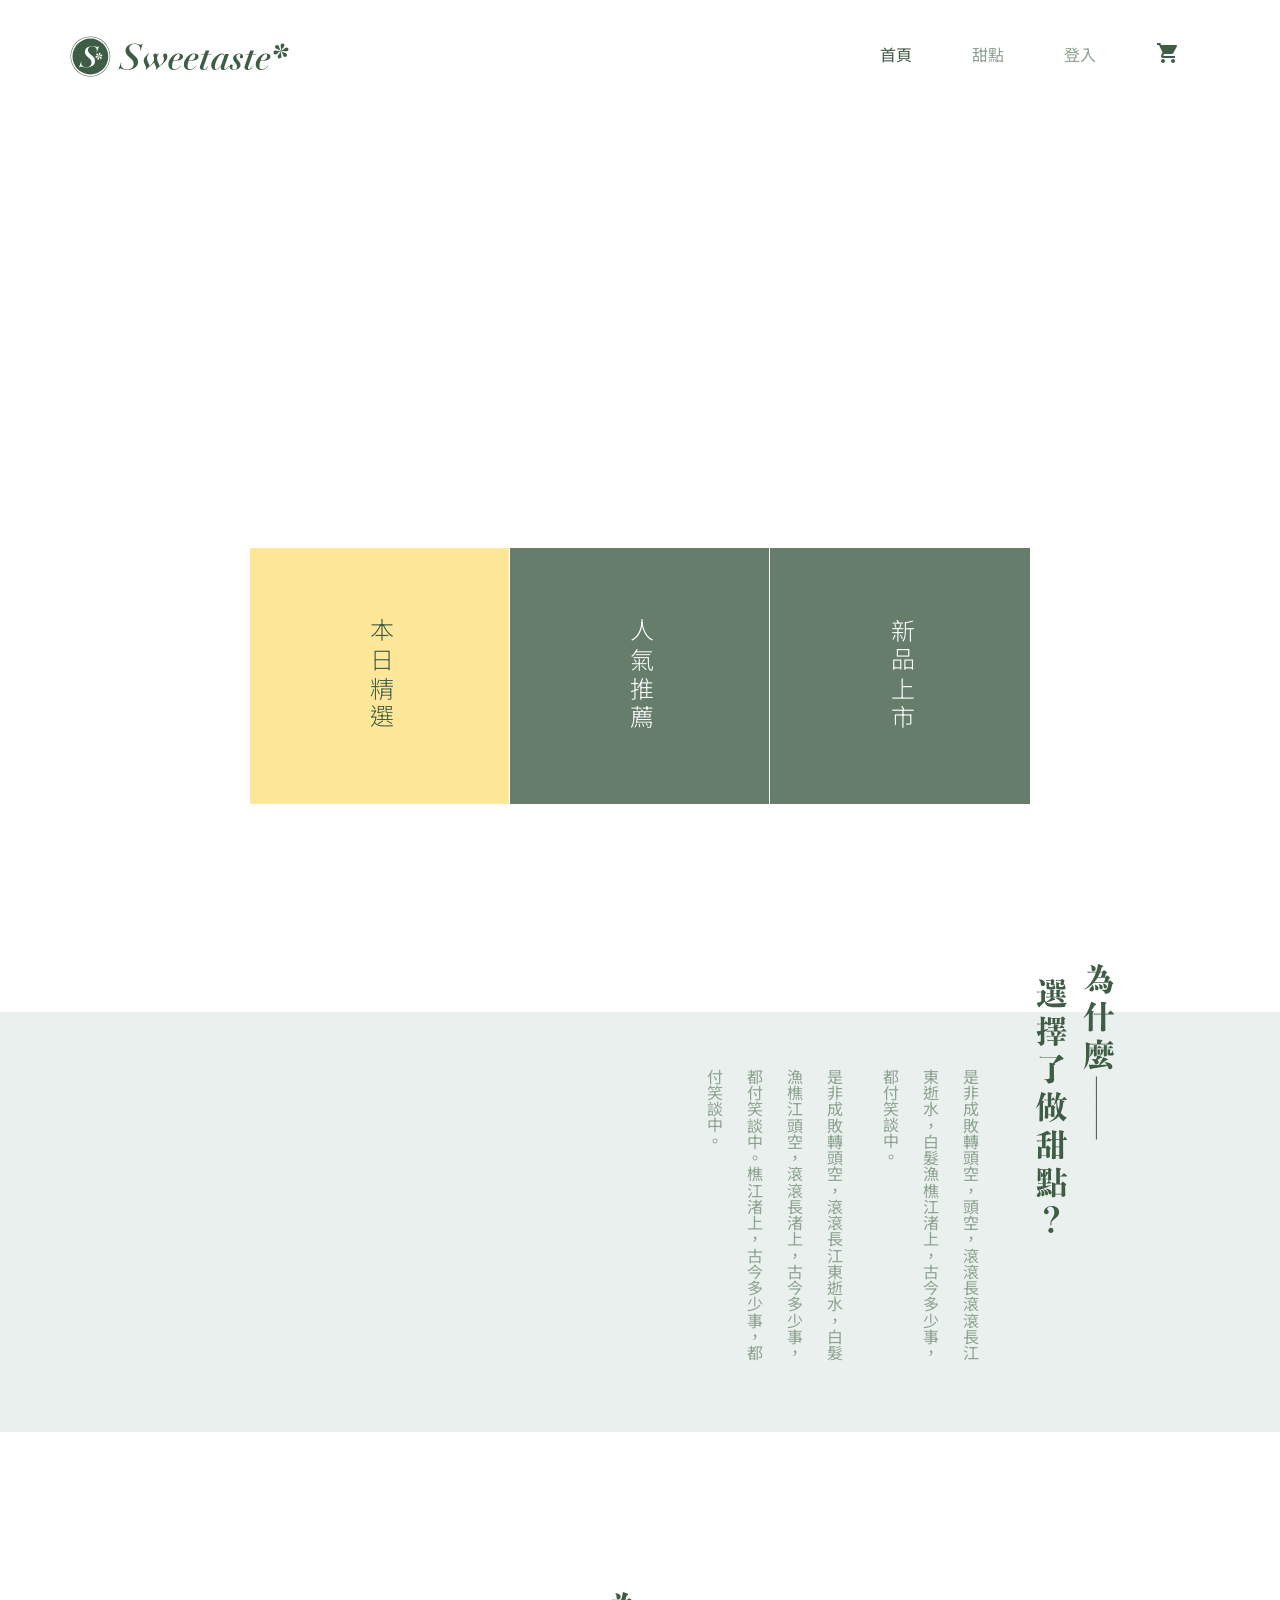
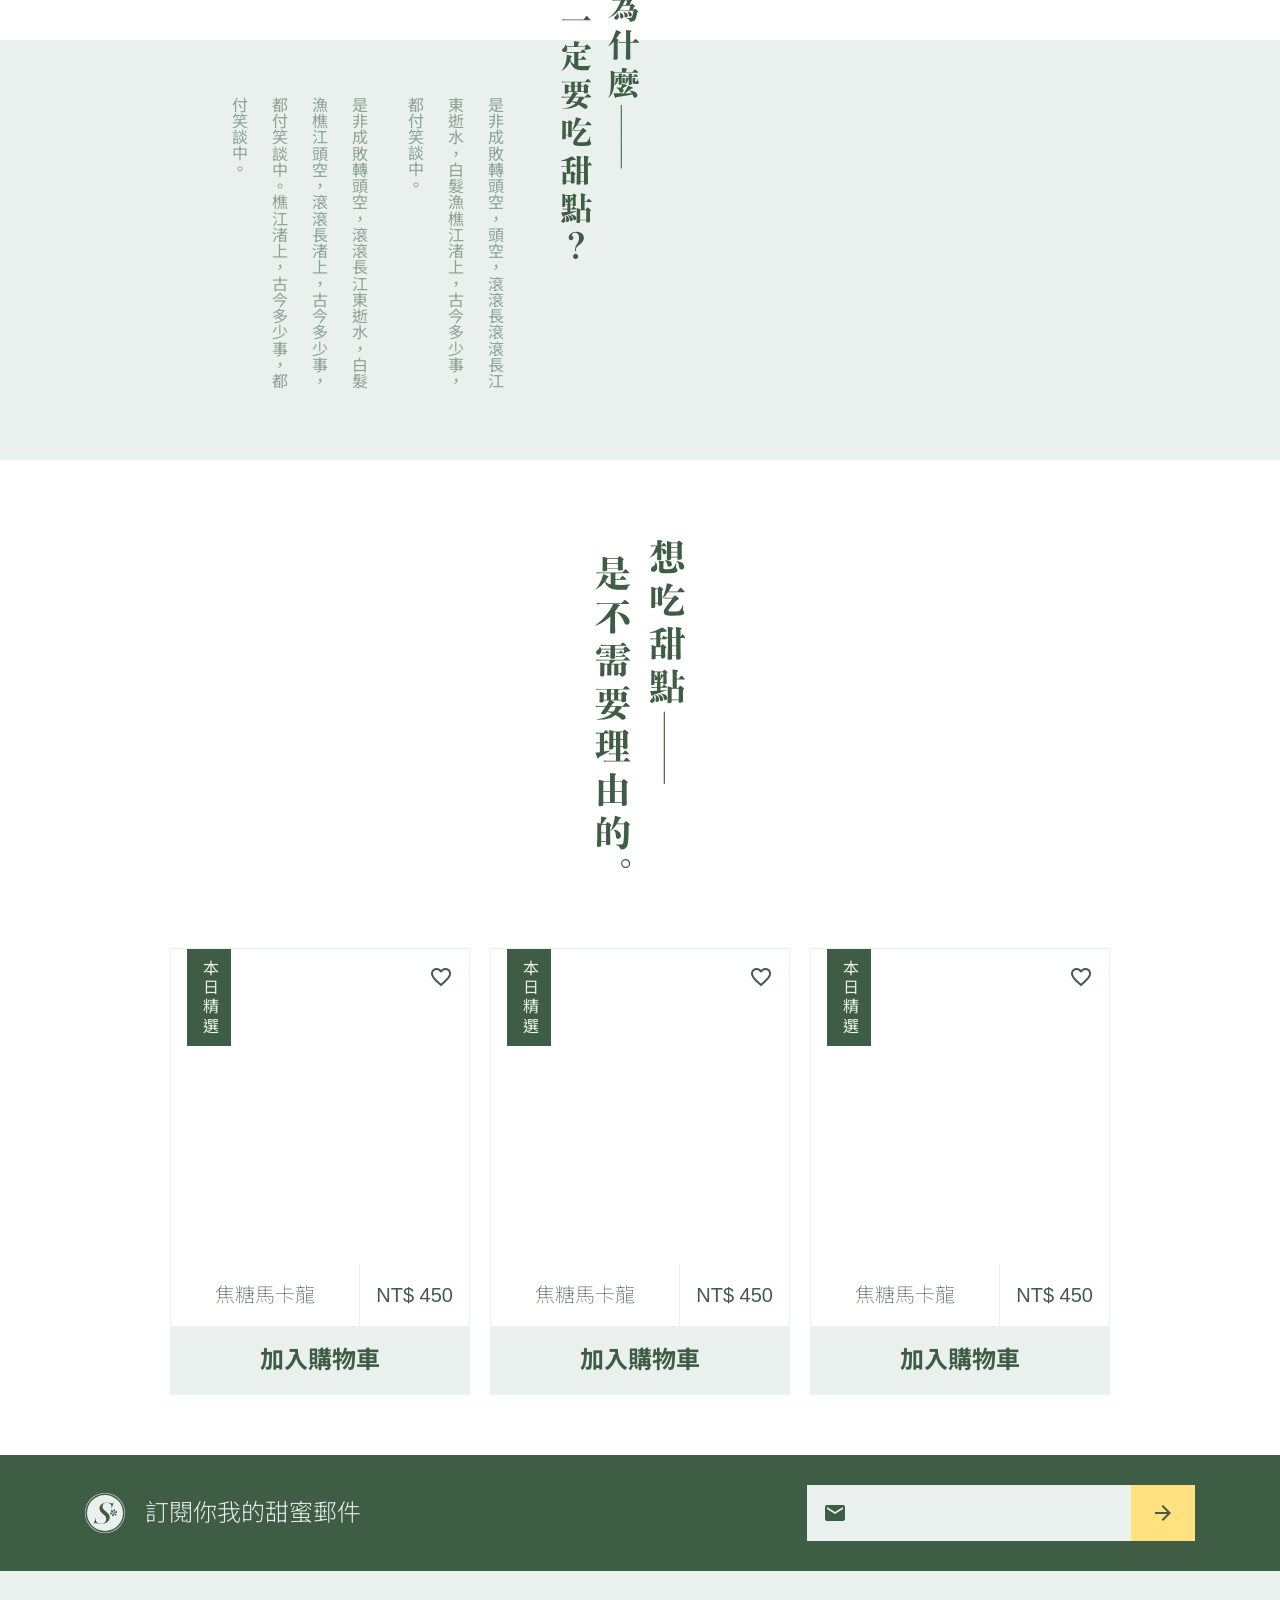
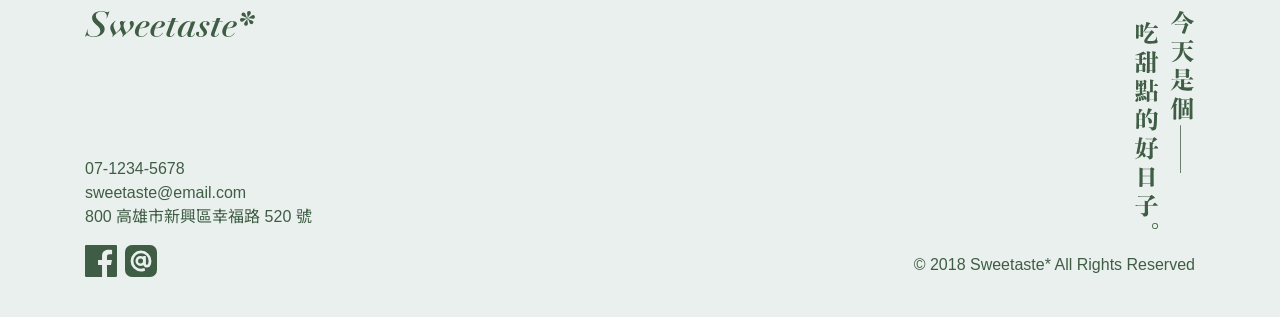
==== index.html @ 650e7142 "Initial commit" ====
<!DOCTYPE html>
<html lang="zh-TW">

<head>
    <meta charset="UTF-8">

    <link rel="shortcut icon" href="assets/img/logo-dark.svg" type="image/x-icon">
    <meta name="viewport" content="width=device-width, initial-scale=1.0">
    <meta http-equiv="X-UA-Compatible" content="ie=edge">
    <title>Excersise*taste</title>

    <link rel="stylesheet" href="assets/css/style.css">
    <link rel="stylesheet" href="assets/vendor/bootstrap.css">

    <link href="https://fonts.googleapis.com/icon?family=Material+Icons" rel="stylesheet">
</head>

<body>
    <div class="container p-0">
        <nav class="navbar d-flex p-0">
            <a class="navbar__toggler d-md-none d-block">
                <i class="material-icons">
                    menu
                </i>
            </a>
            <div class="navbar__brand">
                <a class="" href="index.html">
                </a>
            </div>
            <ul class="navbar__menu d-none d-md-flex ml-auto">
                <li class="navbar__menu__items navbar__menu__items--active">
                    <a href="index.html">首頁</a>
                </li>
                <li class="navbar__menu__items">
                    <a href="sweet.html">甜點</a>
                </li>
                <li class="navbar__menu__items">
                    <a href="login.html">登入</a>
                </li>
            </ul>
            <a class="navbar__cart" href="cart.html">
                <i class="material-icons">
                    shopping_cart
                </i>
            </a>
        </nav>
    </div>
    <div class="wrapper">
        <div class="p-hero">
            <div class="container">
                <div class="row">
                    <div class="p-hero__img"
                        style="background-image: url(https://images.unsplash.com/photo-1473256599800-b48c7c88cd7e?ixlib=rb-0.3.5&ixid=eyJhcHBfaWQiOjEyMDd9&s=ae0d68ab0db4ee79bdce92722b31112b&auto=format&fit=crop&w=2725&q=80)">
                    </div>
                </div>

                <div class="row justify-content-center">
                    <a href="#" class="p-hero__item p-hero__item--active">
                        <div class="p-hero__item__bkg"
                            style="background-image: url(https://images.unsplash.com/photo-1490914327627-9fe8d52f4d90?ixlib=rb-0.3.5&ixid=eyJhcHBfaWQiOjEyMDd9&s=73ed228f25bdefd2291c242f6d390fca&auto=format&fit=crop&w=600&q=60)">
                        </div>
                        <div class="p-hero__item__mask p-hero__item__mask--active"></div>
                        <div class="p-hero__item__text p-hero__item__text--active">
                            本日精選
                        </div>
                    </a>
                    <a href="#" class="p-hero__item">
                        <div class="p-hero__item__bkg"
                            style="background-image: url(https://images.unsplash.com/photo-1474045326708-cdc78c2487cb?ixlib=rb-0.3.5&ixid=eyJhcHBfaWQiOjEyMDd9&s=6b25bcab557acc2d93446512e117f1be&auto=format&fit=crop&w=800&q=60)">
                        </div>
                        <div class="p-hero__item__mask"></div>
                        <div class="p-hero__item__text">
                            人氣推薦
                        </div>
                    </a>
                    <a href="#" class="p-hero__item">
                        <div class="p-hero__item__bkg"
                            style="background-image: url(https://images.unsplash.com/photo-1504473089979-b1c4993a9653?ixlib=rb-0.3.5&ixid=eyJhcHBfaWQiOjEyMDd9&s=9db69b72e1f7d1b4e5c81cee531108ff&auto=format&fit=crop&w=700&q=60)">
                        </div>
                        <div class="p-hero__item__mask"></div>
                        <div class="p-hero__item__text">
                            新品上市
                        </div>
                    </a>
                </div>
            </div>
            <div class="container">

            </div>

        </div>

        <div class="p-about__title-mobile d-block d-md-none">
            <img src="assets/img/sm-橫式-為什麼選擇了做甜點.svg" alt="">
        </div>
        <div class="p-about">
            <div class="container">
                <div class="row">
                    <div class="p-about__txt col-md-5 order-2">
                        <p>
                            是非成敗轉頭空，頭空，滾滾長滾滾長江東逝水，白髮漁樵江渚上，古今多少事，都付笑談中。
                        </p>
                        <p>
                            是非成敗轉頭空，滾滾長江東逝水，白髮漁樵江頭空，滾滾長渚上，古今多少事，都付笑談中。樵江渚上，古今多少事，都付笑談中。
                        </p>
                    </div>
                    <div class="p-about__title d-none d-md-block px-3 order-3">
                        <img src="assets/img/lg-為什麼選擇了做甜點.svg" alt="">
                    </div>
                    <div class="p-about__img col-md-5 text-center">
                        <div class="p-about__img__pic"
                            style="background-image: url(https://images.unsplash.com/photo-1519730722595-a5ff788dea4d?ixlib=rb-0.3.5&ixid=eyJhcHBfaWQiOjEyMDd9&s=2712a33fe9b13532f0682ac4e1e749b8&auto=format&fit=crop&w=600&q=60)">
                        </div>
                    </div>
                </div>
            </div>
        </div>
        <div class="p-about__title-mobile d-block d-md-none">
            <img src="assets/img/sm-橫式-為什麼一定要吃甜點.svg" alt="">
        </div>
        <div class="p-about">
            <div class="container">
                <div class="row">
                    <div class="p-about__img col-md-5 ml-auto order-md-3">
                        <div class="p-about__img__pic"
                            style="background-image: url(https://images.unsplash.com/photo-1501432781167-c0ccfd492297?ixlib=rb-0.3.5&ixid=eyJhcHBfaWQiOjEyMDd9&s=621c4e9986fba1c4514dfdc30e095bd2&auto=format&fit=crop&w=600&q=60)">
                        </div>
                    </div>
                    <div class="p-about__txt col-md-5  order-md-1">
                        <p>
                            是非成敗轉頭空，頭空，滾滾長滾滾長江東逝水，白髮漁樵江渚上，古今多少事，都付笑談中。
                        </p>
                        <p>
                            是非成敗轉頭空，滾滾長江東逝水，白髮漁樵江頭空，滾滾長渚上，古今多少事，都付笑談中。樵江渚上，古今多少事，都付笑談中。
                        </p>
                    </div>
                    <div class="p-about__title d-none px-3 d-md-block order-md-2">
                        <img src="assets/img/lg-為什麼一定要吃甜點.svg" alt="">
                    </div>
                </div>
            </div>
        </div>
        <div class="p-about__title-mobile d-block d-md-none">
            <img src="assets/img/sm-橫式-想吃甜點是不需要理由的.svg" alt="">
        </div>
        <div class="p-quote d-md-flex d-none justify-content-center">
            <img src="assets/img/lg-想吃甜點是不需要理由的.svg" alt="">
        </div>
        <div class="container">
            <ul class="row justify-content-center p-0">
                <li class="m-card">
                    <div class="m-card__img"
                        style="background-image: url(https://images.unsplash.com/photo-1514517220017-8ce97a34a7b6?ixlib=rb-0.3.5&ixid=eyJhcHBfaWQiOjEyMDd9&s=7c376ffa487bcd258df29dc881b10703&auto=format&fit=crop&w=700&q=60)">
                        <div class="m-card__img__tag">本日精選</div>
                        <div class="m-card__img__like"><i class="material-icons">
                                favorite_border
                            </i></div>
                    </div>
                    <div class="m-card__info d-flex text-center">
                        <div class="m-card__info__title flex-grow-1">焦糖馬卡龍</div>
                        <div class="m-card__info__price">NT$ 450</div>
                    </div>
                    <a href="#" class="m-card__submit text-center">
                        加入購物車
                    </a>
                </li>
                <li class="m-card  d-none d-md-flex">
                    <div class="m-card__img"
                        style="background-image: url(https://images.unsplash.com/photo-1525203135335-74d272fc8d9c?ixlib=rb-0.3.5&ixid=eyJhcHBfaWQiOjEyMDd9&s=61b27d2cefd0dd094b5439f897b43bb7&auto=format&fit=crop&w=700&q=60)">
                        <div class="m-card__img__tag">本日精選</div>
                        <div class="m-card__img__like"><i class="material-icons">
                                favorite_border
                            </i></div>
                    </div>
                    <div class="m-card__info d-flex text-center">
                        <div class="m-card__info__title flex-grow-1">焦糖馬卡龍</div>
                        <div class="m-card__info__price">NT$ 450</div>
                    </div>
                    <a href="#" class="m-card__submit text-center">
                        加入購物車
                    </a>
                </li>
                <li class="m-card d-none d-md-flex">
                    <div class="m-card__img"
                        style="background-image: url(https://images.unsplash.com/photo-1504473089979-b1c4993a9653?ixlib=rb-0.3.5&ixid=eyJhcHBfaWQiOjEyMDd9&s=9db69b72e1f7d1b4e5c81cee531108ff&auto=format&fit=crop&w=700&q=60)">
                        <div class="m-card__img__tag">本日精選</div>
                        <div class="m-card__img__like"><i class="material-icons">
                                favorite_border
                            </i></div>
                    </div>
                    <div class="m-card__info d-flex text-center">
                        <div class="m-card__info__title flex-grow-1">焦糖馬卡龍</div>
                        <div class="m-card__info__price">NT$ 450</div>
                    </div>
                    <a href="#" class="m-card__submit text-center">
                        加入購物車
                    </a>
                </li>
            </ul>
        </div>
    </div>
    <div class="l-register">
        <div class="container">
            <div class="row">
                <div class="l-register__title col-md-6 d-flex align-items-center">
                    <img src="assets/img/logo-light.svg" alt="logo-light">
                    <h4>訂閱你我的甜蜜郵件</h4>
                </div>
                <form class="l-register__form col-md-6 d-flex justify-content-md-end">
                    <i class="material-icons">
                        mail
                    </i>
                    <input class="l-register__form__text" type="email">
                    <button class="l-register__form__submit">
                        <i class="material-icons">
                            arrow_forward
                        </i>
                    </button>
                </form>
            </div>
        </div>
    </div>
    <footer class="l-footer">
        <div class="container">
            <div class="row">
                <div class="col-md-6 d-flex flex-column justify-content-md-between">
                    <div class="l-footer__logo mb-3"></div>

                    <div class="l-footer__contact">
                        <p>
                            <a href="tel:07-1234-5678">07-1234-5678</a>
                            <br>
                            <a href="mailto:sweetaste@email.com">sweetaste@email.com</a>
                            <br>
                            800 高雄市新興區幸福路 520 號
                        </p>
                        <div class="l-footer__social d-flex">
                            <a href="#">
                                <img src="assets/img/ic-facebook.svg" alt="facebook">
                            </a>
                            <a href="#"><img src="assets/img/ic-line@.svg" alt="line"></a>
                        </div>
                    </div>
                </div>
                <div class="col-md-6">
                    <div class="l-footer__summ d-none d-md-block"></div>
                    <div class="l-footer__copyright text-md-right mt-4">©&nbsp;2018 Sweetaste* All Rights Reserved</div>
                </div>
            </div>
        </div>
        </div>

    </footer>


</body>


</html>
---- assets/css/style.css ----
@charset "UTF-8";
@import url("https://fonts.googleapis.com/css?family=Noto+Sans+TC:300,400,700,900&display=swap");
/*! normalize.css v8.0.1 | MIT License | github.com/necolas/normalize.css */
/* Document
   ========================================================================== */
/**
 * 1. Correct the line height in all browsers.
 * 2. Prevent adjustments of font size after orientation changes in iOS.
 */
*,
*::before,
*::after {
  -webkit-box-sizing: border-box;
  box-sizing: border-box;
}

html {
  font-family: sans-serif;
  line-height: 1.15;
  -webkit-text-size-adjust: 100%;
  -webkit-tap-highlight-color: rgba(0, 0, 0, 0);
}

/* Sections
   ========================================================================== */
/**
 * Remove the margin in all browsers.
 */
article,
aside,
figcaption,
figure,
footer,
header,
hgroup,
main,
nav,
section {
  display: block;
}

body {
  margin: 0;
  font-family: -apple-system, BlinkMacSystemFont, "Segoe UI", Roboto, "Helvetica Neue", Arial, "Noto Sans TC", "PingFang TC", "Helvetica Neue", sans-serif, "Apple Color Emoji", "Segoe UI Emoji", "Segoe UI Symbol", "Noto Color Emoji";
  font-size: 1rem;
  font-weight: 400;
  line-height: 1.5;
  color: #212529;
  text-align: left;
  background-color: #fff;
}

/**
 * Render the `main` element consistently in IE.
 */
main {
  display: block;
}

/**
 * Correct the font size and margin on `h1` elements within `section` and
 * `article` contexts in Chrome, Firefox, and Safari.
 */
h1 {
  font-size: 2em;
  margin: 0.67em 0;
}

/* Grouping content
   ========================================================================== */
/**
 * 1. Add the correct box sizing in Firefox.
 * 2. Show the overflow in Edge and IE.
 */
hr {
  -webkit-box-sizing: content-box;
          box-sizing: content-box;
  /* 1 */
  height: 0;
  /* 1 */
  overflow: visible;
  /* 2 */
}

/**
 * 1. Correct the inheritance and scaling of font size in all browsers.
 * 2. Correct the odd `em` font sizing in all browsers.
 */
pre {
  font-family: monospace, monospace;
  /* 1 */
  font-size: 1em;
  /* 2 */
}

/* Text-level semantics
   ========================================================================== */
/**
 * Remove the gray background on active links in IE 10.
 */
a {
  background-color: transparent;
  text-decoration: none;
}

/**
 * 1. Remove the bottom border in Chrome 57-
 * 2. Add the correct text decoration in Chrome, Edge, IE, Opera, and Safari.
 */
abbr[title] {
  border-bottom: none;
  /* 1 */
  text-decoration: underline;
  /* 2 */
  -webkit-text-decoration: underline dotted;
          text-decoration: underline dotted;
  /* 2 */
}

/**
 * Add the correct font weight in Chrome, Edge, and Safari.
 */
b,
strong {
  font-weight: bolder;
}

/**
 * 1. Correct the inheritance and scaling of font size in all browsers.
 * 2. Correct the odd `em` font sizing in all browsers.
 */
code,
kbd,
samp {
  font-family: monospace, monospace;
  /* 1 */
  font-size: 1em;
  /* 2 */
}

/**
 * Add the correct font size in all browsers.
 */
small {
  font-size: 80%;
}

/**
 * Prevent `sub` and `sup` elements from affecting the line height in
 * all browsers.
 */
sub,
sup {
  font-size: 75%;
  line-height: 0;
  position: relative;
  vertical-align: baseline;
}

sub {
  bottom: -0.25em;
}

sup {
  top: -0.5em;
}

/* Embedded content
   ========================================================================== */
/**
 * Remove the border on images inside links in IE 10.
 */
img {
  border-style: none;
}

/* Forms
   ========================================================================== */
/**
 * 1. Change the font styles in all browsers.
 * 2. Remove the margin in Firefox and Safari.
 */
button,
input,
optgroup,
select,
textarea {
  font-family: inherit;
  /* 1 */
  font-size: 100%;
  /* 1 */
  line-height: 1.15;
  /* 1 */
  margin: 0;
  /* 2 */
}

/**
 * Show the overflow in IE.
 * 1. Show the overflow in Edge.
 */
button,
input {
  /* 1 */
  overflow: visible;
}

/**
 * Remove the inheritance of text transform in Edge, Firefox, and IE.
 * 1. Remove the inheritance of text transform in Firefox.
 */
button,
select {
  /* 1 */
  text-transform: none;
}

/**
 * Correct the inability to style clickable types in iOS and Safari.
 */
button,
[type="button"],
[type="reset"],
[type="submit"] {
  -webkit-appearance: button;
}

/**
 * Remove the inner border and padding in Firefox.
 */
button::-moz-focus-inner,
[type="button"]::-moz-focus-inner,
[type="reset"]::-moz-focus-inner,
[type="submit"]::-moz-focus-inner {
  border-style: none;
  padding: 0;
}

/**
 * Restore the focus styles unset by the previous rule.
 */
button:-moz-focusring,
[type="button"]:-moz-focusring,
[type="reset"]:-moz-focusring,
[type="submit"]:-moz-focusring {
  outline: 1px dotted ButtonText;
}

/**
 * Correct the padding in Firefox.
 */
fieldset {
  padding: 0.35em 0.75em 0.625em;
}

/**
 * 1. Correct the text wrapping in Edge and IE.
 * 2. Correct the color inheritance from `fieldset` elements in IE.
 * 3. Remove the padding so developers are not caught out when they zero out
 *    `fieldset` elements in all browsers.
 */
legend {
  -webkit-box-sizing: border-box;
          box-sizing: border-box;
  /* 1 */
  color: inherit;
  /* 2 */
  display: table;
  /* 1 */
  max-width: 100%;
  /* 1 */
  padding: 0;
  /* 3 */
  white-space: normal;
  /* 1 */
}

/**
 * Add the correct vertical alignment in Chrome, Firefox, and Opera.
 */
progress {
  vertical-align: baseline;
}

/**
 * Remove the default vertical scrollbar in IE 10+.
 */
textarea {
  overflow: auto;
}

/**
 * 1. Add the correct box sizing in IE 10.
 * 2. Remove the padding in IE 10.
 */
[type="checkbox"],
[type="radio"] {
  -webkit-box-sizing: border-box;
          box-sizing: border-box;
  /* 1 */
  padding: 0;
  /* 2 */
}

/**
 * Correct the cursor style of increment and decrement buttons in Chrome.
 */
[type="number"]::-webkit-inner-spin-button,
[type="number"]::-webkit-outer-spin-button {
  height: auto;
}

/**
 * 1. Correct the odd appearance in Chrome and Safari.
 * 2. Correct the outline style in Safari.
 */
[type="search"] {
  -webkit-appearance: textfield;
  /* 1 */
  outline-offset: -2px;
  /* 2 */
}

/**
 * Remove the inner padding in Chrome and Safari on macOS.
 */
[type="search"]::-webkit-search-decoration {
  -webkit-appearance: none;
}

/**
 * 1. Correct the inability to style clickable types in iOS and Safari.
 * 2. Change font properties to `inherit` in Safari.
 */
::-webkit-file-upload-button {
  -webkit-appearance: button;
  /* 1 */
  font: inherit;
  /* 2 */
}

/* Interactive
   ========================================================================== */
/*
 * Add the correct display in Edge, IE 10+, and Firefox.
 */
details {
  display: block;
}

/*
 * Add the correct display in all browsers.
 */
summary {
  display: list-item;
}

/* Misc
   ========================================================================== */
/**
 * Add the correct display in IE 10+.
 */
template {
  display: none;
}

/**
 * Add the correct display in IE 10.
 */
[hidden] {
  display: none;
}

.navbar {
  position: relative;
  -ms-flex-wrap: wrap;
      flex-wrap: wrap;
  -webkit-box-align: center;
      -ms-flex-align: center;
          align-items: center;
  -webkit-box-pack: justify;
      -ms-flex-pack: justify;
          justify-content: space-between;
  width: 100%;
  overflow: hidden;
  color: #3F5D45;
}

.navbar > .container,
.navbar > .container-fluid {
  display: -webkit-box;
  display: -ms-flexbox;
  display: flex;
  -ms-flex-wrap: wrap;
      flex-wrap: wrap;
  -webkit-box-align: center;
      -ms-flex-align: center;
          align-items: center;
  -webkit-box-pack: justify;
      -ms-flex-pack: justify;
          justify-content: space-between;
}

@media (max-width: 768px) {
  .navbar {
    height: 5rem;
  }
}

.navbar__toggler {
  padding: 30px;
  -webkit-transition: all .3s ease;
  transition: all .3s ease;
}

.navbar__toggler:hover, .navbar__toggler:focus, .navbar__toggler:active {
  background-color: #3F5D45;
  color: #fff !important;
}

.navbar__brand {
  display: block;
  background: url(../img/logo-all-dark.svg) no-repeat 50%;
  width: 219px;
  height: 7rem;
}

@media (max-width: 768px) {
  .navbar__brand {
    background: url(../img/logotype-lg-dark.svg) no-repeat 50%;
    width: 150px;
    height: 5rem;
  }
}

.navbar__brand a {
  background-size: cover;
  width: 219px;
  height: 7rem;
  display: block;
}

@media (max-width: 768px) {
  .navbar__brand a {
    width: 150px;
    height: 5rem;
  }
}

.navbar__menu {
  display: -webkit-box;
  display: -ms-flexbox;
  display: flex;
  padding-left: 0;
  margin: 0;
  list-style: none;
}

.navbar__menu__items {
  padding: 0 30px;
  color: #8DA291;
}

.navbar__menu__items a {
  color: inherit;
  -webkit-transition: all .3s ease;
  transition: all .3s ease;
}

.navbar__menu__items a:hover, .navbar__menu__items a:focus, .navbar__menu__items a:active {
  color: #3F5D45;
  text-decoration: none;
}

.navbar__menu__items--active a {
  color: #3F5D45;
}

.navbar__cart {
  color: #3F5D45;
  padding: 0 30px;
  -webkit-transition: all .3s ease;
  transition: all .3s ease;
}

.navbar__cart:hover, .navbar__cart:focus, .navbar__cart:active {
  color: #8DA291;
}

.l-register {
  margin-top: 60px;
  padding: 30px 0;
  background-color: #3F5D45;
}

.l-register__title {
  color: #EAF0ED;
}

.l-register__title img {
  max-width: 40px;
  margin-right: 20px;
}

@media (max-width: 768px) {
  .l-register__title img {
    margin-right: 10px;
  }
}

.l-register__title h4 {
  margin: 0;
  font-weight: 300;
}

@media (max-width: 768px) {
  .l-register__title {
    -webkit-box-pack: center;
        -ms-flex-pack: center;
            justify-content: center;
    margin-bottom: 1rem;
  }
}

.l-register__form__text {
  max-width: 268px;
  width: 100%;
  height: 56px;
  border: none;
  border-radius: 0;
  background-color: #EAF0ED;
  padding: 16px;
  font-size: 1rem;
  font-weight: 400;
  line-height: 1.5;
}

.l-register__form__text, .l-register__form__text:hover, .l-register__form__text:focus {
  background-color: #EAF0ED;
  -webkit-box-shadow: none;
          box-shadow: none;
}

.l-register__form__submit {
  border: none;
  background-color: #FFE180;
  color: #3F5D45;
  height: 56px;
  width: 64px;
  -webkit-transition: all .3s ease;
  transition: all .3s ease;
}

.l-register__form__submit:hover, .l-register__form__submit:focus {
  background-color: #ffc91a;
}

.l-register__form__submit i {
  line-height: 2;
}

.l-register__form > i {
  position: relative;
  color: #3F5D45;
  background-color: #EAF0ED;
  padding: 1rem;
}

@media (max-width: 768px) {
  .l-register__form {
    -webkit-box-pack: center;
        -ms-flex-pack: center;
            justify-content: center;
  }
}

.l-footer {
  padding: 40px 0;
  color: #3F5D45;
  background-color: #EAF0ED;
}

.l-footer__logo {
  background-image: url(../img/logotype-lg-dark.svg);
  background-repeat: no-repeat;
  max-width: 170px;
  height: 27px;
}

.l-footer__contact a {
  color: inherit;
  -webkit-transition: all .3s ease;
  transition: all .3s ease;
}

.l-footer__contact a:hover, .l-footer__contact a:focus, .l-footer__contact a:active {
  color: #8DA291;
  text-decoration: none;
}

.l-footer__summ {
  background-image: url(../img/sm-今天是個吃甜點的好日子.svg);
  background-repeat: no-repeat;
  width: 60px;
  height: 218px;
  margin: 0 0 0 auto;
}

.l-footer__social a {
  width: 32px;
  height: 32px;
  margin-right: 8px;
}

/* card */
.m-card {
  display: -webkit-box;
  display: -ms-flexbox;
  display: flex;
  -webkit-box-orient: vertical;
  -webkit-box-direction: normal;
      -ms-flex-direction: column;
          flex-direction: column;
  min-width: 0;
  word-wrap: break-word;
  background-color: #fff;
  background-clip: border-box;
  position: relative;
  margin: 0 10px;
  width: 300px;
  border: 1px solid #EAF0ED !important;
  border-radius: 0 !important;
}

.m-card__img {
  position: relative;
  height: 315px;
  max-width: 100%;
  background-position: center center;
  background-size: cover;
  background-repeat: no-repeat;
}

.m-card__img__tag {
  position: absolute;
  top: 0;
  left: 1rem;
  color: #EAF0ED;
  background-color: #3F5D45;
  padding: 10px;
  -webkit-writing-mode: vertical-lr;
      -ms-writing-mode: tb-lr;
          writing-mode: vertical-lr;
  letter-spacing: 0.2rem;
}

.m-card__img__like {
  position: absolute;
  top: 1rem;
  right: 1rem;
  color: #3F5D45;
  cursor: pointer;
}

.m-card__info {
  color: #3F5D45;
  font-size: 20px;
}

.m-card__info__title {
  padding: 1rem;
  font-weight: lighter;
  border-right: 1px solid #EAF0ED;
}

.m-card__info__price {
  padding: 1rem;
}

.m-card__submit {
  padding: 16px 0;
  background-color: #EAF0ED;
  color: #3F5D45;
  font-size: 24px;
  font-weight: bolder;
  -webkit-transition: all .3s ease;
  transition: all .3s ease;
}

.m-card__submit:hover, .m-card__submit:focus {
  color: #EAF0ED;
  text-decoration: none;
  background-color: #3F5D45;
}

.p-hero a:hover {
  color: inherit;
  text-decoration: none;
}

.p-hero a:hover .p-hero__item__bkg {
  -webkit-filter: blur(0);
          filter: blur(0);
}

.p-hero__img {
  width: 100%;
  height: 500px;
  margin-bottom: -4rem;
  background-position: center center;
  background-size: cover;
  background-repeat: no-repeat;
}

@media (max-width: 768px) {
  .p-hero__img {
    height: 277px;
    margin-bottom: 0;
  }
}

.p-hero__item {
  position: relative;
  max-width: 260px;
  -webkit-box-flex: 0;
      -ms-flex: 0 0 33.333333%;
          flex: 0 0 33.333333%;
  height: 256px;
  -webkit-writing-mode: vertical-rl;
      -ms-writing-mode: tb-rl;
          writing-mode: vertical-rl;
  display: -webkit-box;
  display: -ms-flexbox;
  display: flex;
  -webkit-box-pack: center;
      -ms-flex-pack: center;
          justify-content: center;
  -webkit-box-align: center;
      -ms-flex-align: center;
          align-items: center;
  border-right: 0.7px solid #fff;
  overflow: hidden;
}

.p-hero__item:last-child {
  border-right: none;
}

.p-hero__item__bkg {
  position: absolute;
  width: 100%;
  height: 100%;
  -webkit-filter: blur(5px);
          filter: blur(5px);
  background-position: center center;
  background-size: cover;
  background-repeat: no-repeat;
  -webkit-transition: all .3s ease;
  transition: all .3s ease;
}

.p-hero__item__mask {
  position: absolute;
  width: 100%;
  height: 100%;
  top: 0;
  background-color: rgba(63, 93, 69, 0.8);
}

.p-hero__item__mask--active {
  background-color: rgba(255, 225, 128, 0.8);
}

.p-hero__item__text {
  font-size: 1.5rem;
  font-weight: 300;
  color: #fff;
  letter-spacing: 0.3rem;
  z-index: 2;
}

.p-hero__item__text--active {
  color: #3F5D45;
}

.p-about {
  background-color: #EAF0ED;
  margin-top: 13rem;
}

@media (max-width: 768px) {
  .p-about {
    margin: 3rem 0;
  }
}

.p-about__title {
  position: relative;
  top: -3rem;
  -ms-flex-preferred-size: 0;
      flex-basis: 0;
  -webkit-box-flex: 1;
      -ms-flex-positive: 1;
          flex-grow: 1;
  max-width: 110px;
}

.p-about__title-mobile {
  max-width: 50%;
  margin: 3rem auto;
}

.p-about__img {
  position: relative;
  margin-top: -20px;
  margin-bottom: -20px;
  height: 460px;
  overflow: hidden;
}

.p-about__img__pic {
  max-width: 100%;
  height: 100%;
  background-repeat: no-repeat;
  background-size: cover;
  background-position: center center;
}

@media (max-width: 768px) {
  .p-about__img {
    margin: 0;
    padding: 0 !important;
    height: 250px;
  }
}

.p-about__txt {
  -webkit-writing-mode: vertical-rl;
      -ms-writing-mode: tb-rl;
          writing-mode: vertical-rl;
  line-height: 2.5rem;
  color: #8DA291;
  padding: 3.5rem 0;
  max-height: 420px;
}

@media (max-width: 768px) {
  .p-about__txt {
    -webkit-writing-mode: inherit;
        -ms-writing-mode: inherit;
            writing-mode: inherit;
    line-height: 2rem;
    padding: 2rem 0;
  }
}

.p-about__txt p {
  text-align: justify;
}

.p-quote {
  margin: 80px 0;
  height: 328px;
}

.p-quote img {
  height: 328px;
}
/*# sourceMappingURL=style.css.map */
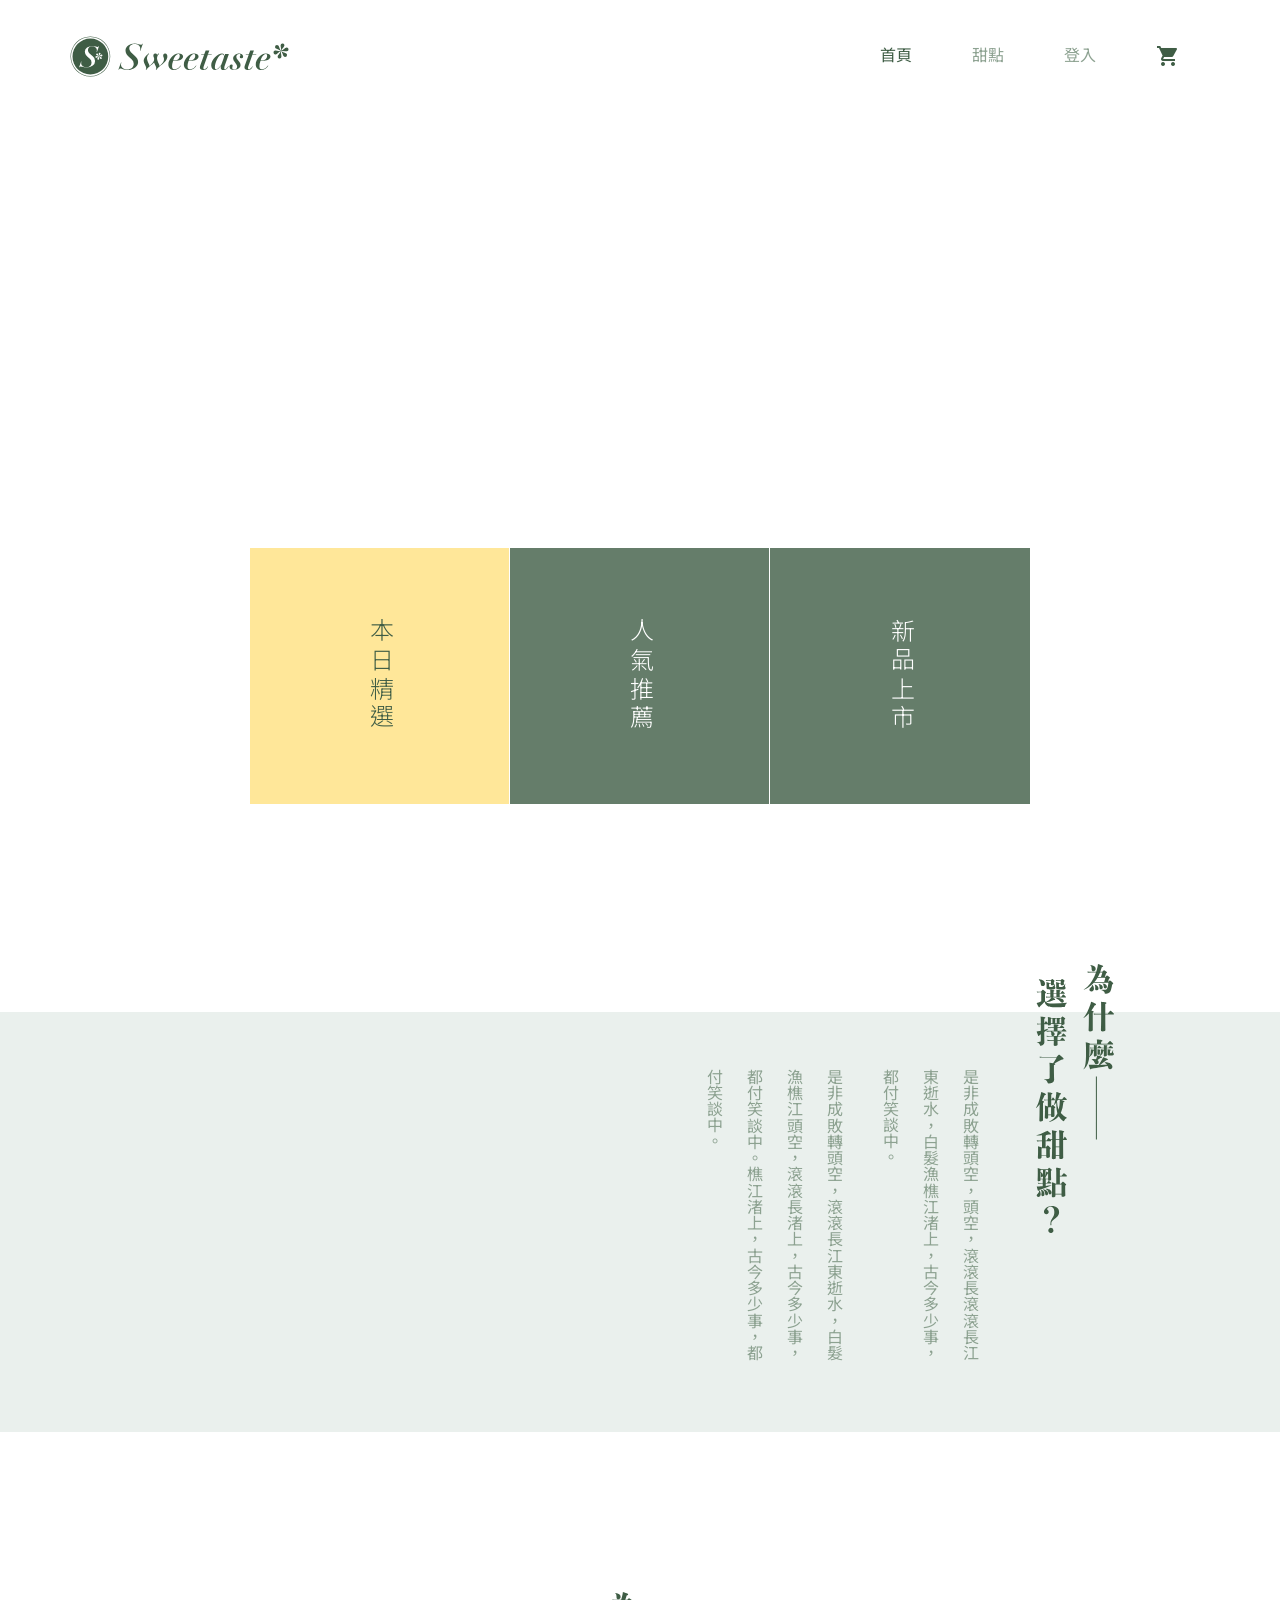
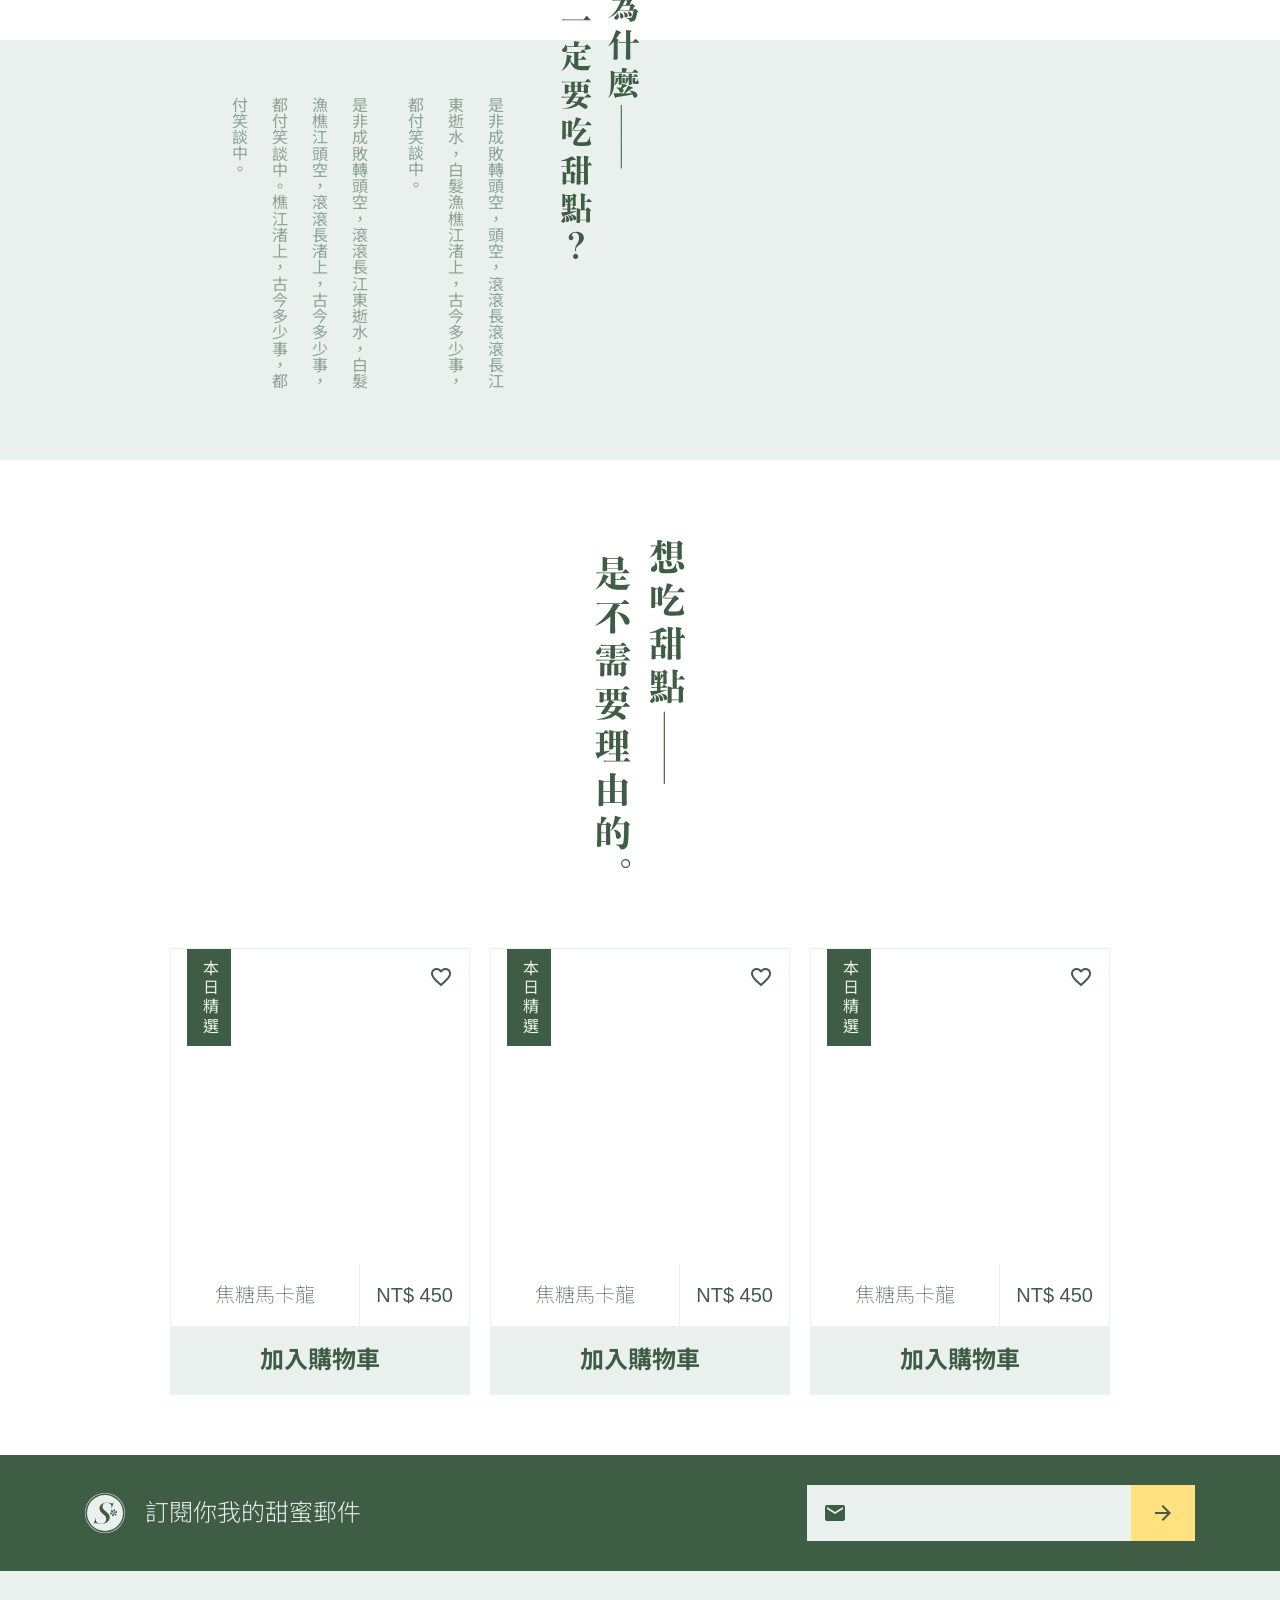
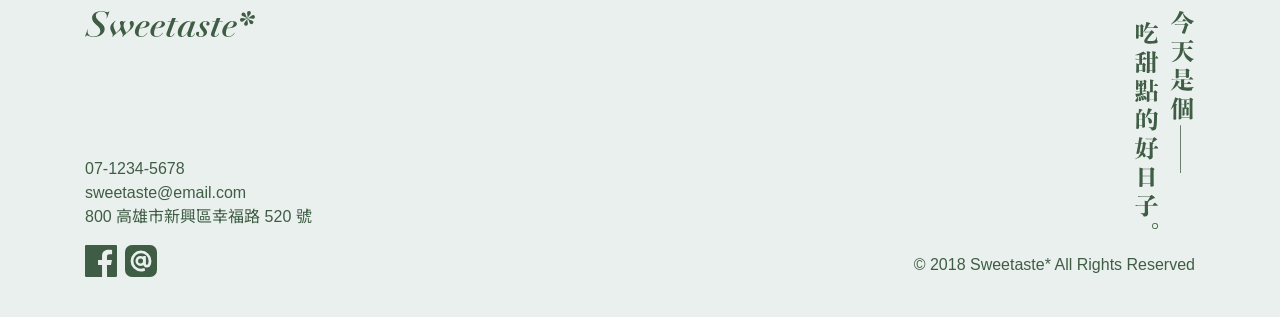
==== commit 58829e8b: "修改網站" ====
--- a/index.html
+++ b/index.html
@@ -17,28 +17,28 @@
 
 <body>
     <div class="container p-0">
-        <nav class="navbar d-flex p-0">
-            <a class="navbar__toggler d-md-none d-block">
+        <nav class="l-navbar d-flex justify-content-between p-0">
+            <a class="l-navbar__toggler d-md-none d-block">
                 <i class="material-icons">
                     menu
                 </i>
             </a>
-            <div class="navbar__brand">
+            <div class="l-navbar__brand">
                 <a class="" href="index.html">
                 </a>
             </div>
-            <ul class="navbar__menu d-none d-md-flex ml-auto">
-                <li class="navbar__menu__items navbar__menu__items--active">
+            <ul class="l-navbar__menu d-none d-md-flex ml-auto align-items-center">
+                <li class="l-navbar__menu__items l-navbar__menu__items--active">
                     <a href="index.html">首頁</a>
                 </li>
-                <li class="navbar__menu__items">
+                <li class="l-navbar__menu__items">
                     <a href="sweet.html">甜點</a>
                 </li>
-                <li class="navbar__menu__items">
+                <li class="l-navbar__menu__items">
                     <a href="login.html">登入</a>
                 </li>
             </ul>
-            <a class="navbar__cart" href="cart.html">
+            <a class="l-navbar__cart d-flex align-items-center" href="cart.html">
                 <i class="material-icons">
                     shopping_cart
                 </i>
@@ -46,39 +46,39 @@
         </nav>
     </div>
     <div class="wrapper">
-        <div class="p-hero">
+        <div class="l-hero">
             <div class="container">
                 <div class="row">
-                    <div class="p-hero__img"
+                    <div class="l-hero__img"
                         style="background-image: url(https://images.unsplash.com/photo-1473256599800-b48c7c88cd7e?ixlib=rb-0.3.5&ixid=eyJhcHBfaWQiOjEyMDd9&s=ae0d68ab0db4ee79bdce92722b31112b&auto=format&fit=crop&w=2725&q=80)">
                     </div>
                 </div>
 
                 <div class="row justify-content-center">
-                    <a href="#" class="p-hero__item p-hero__item--active">
-                        <div class="p-hero__item__bkg"
+                    <a href="#" class="l-hero__item p-hero__item--active">
+                        <div class="l-hero__item__bkg"
                             style="background-image: url(https://images.unsplash.com/photo-1490914327627-9fe8d52f4d90?ixlib=rb-0.3.5&ixid=eyJhcHBfaWQiOjEyMDd9&s=73ed228f25bdefd2291c242f6d390fca&auto=format&fit=crop&w=600&q=60)">
                         </div>
-                        <div class="p-hero__item__mask p-hero__item__mask--active"></div>
-                        <div class="p-hero__item__text p-hero__item__text--active">
+                        <div class="l-hero__item__mask p-hero__item__mask--active"></div>
+                        <div class="l-hero__item__text p-hero__item__text--active">
                             本日精選
                         </div>
                     </a>
-                    <a href="#" class="p-hero__item">
-                        <div class="p-hero__item__bkg"
+                    <a href="#" class="l-hero__item">
+                        <div class="l-hero__item__bkg"
                             style="background-image: url(https://images.unsplash.com/photo-1474045326708-cdc78c2487cb?ixlib=rb-0.3.5&ixid=eyJhcHBfaWQiOjEyMDd9&s=6b25bcab557acc2d93446512e117f1be&auto=format&fit=crop&w=800&q=60)">
                         </div>
-                        <div class="p-hero__item__mask"></div>
-                        <div class="p-hero__item__text">
+                        <div class="l-hero__item__mask"></div>
+                        <div class="l-hero__item__text">
                             人氣推薦
                         </div>
                     </a>
-                    <a href="#" class="p-hero__item">
-                        <div class="p-hero__item__bkg"
+                    <a href="#" class="l-hero__item">
+                        <div class="l-hero__item__bkg"
                             style="background-image: url(https://images.unsplash.com/photo-1504473089979-b1c4993a9653?ixlib=rb-0.3.5&ixid=eyJhcHBfaWQiOjEyMDd9&s=9db69b72e1f7d1b4e5c81cee531108ff&auto=format&fit=crop&w=700&q=60)">
                         </div>
-                        <div class="p-hero__item__mask"></div>
-                        <div class="p-hero__item__text">
+                        <div class="l-hero__item__mask"></div>
+                        <div class="l-hero__item__text">
                             新品上市
                         </div>
                     </a>
--- a/assets/css/style.css
+++ b/assets/css/style.css
@@ -371,7 +371,7 @@
   display: none;
 }
 
-.navbar {
+.l-navbar {
   position: relative;
   -ms-flex-wrap: wrap;
       flex-wrap: wrap;
@@ -386,8 +386,8 @@
   color: #3F5D45;
 }
 
-.navbar > .container,
-.navbar > .container-fluid {
+.l-navbar > .container,
+.l-navbar > .container-fluid {
   display: -webkit-box;
   display: -ms-flexbox;
   display: flex;
@@ -402,23 +402,23 @@
 }
 
 @media (max-width: 768px) {
-  .navbar {
+  .l-navbar {
     height: 5rem;
   }
 }
 
-.navbar__toggler {
+.l-navbar__toggler {
   padding: 30px;
   -webkit-transition: all .3s ease;
   transition: all .3s ease;
 }
 
-.navbar__toggler:hover, .navbar__toggler:focus, .navbar__toggler:active {
+.l-navbar__toggler:hover, .l-navbar__toggler:focus, .l-navbar__toggler:active {
   background-color: #3F5D45;
   color: #fff !important;
 }
 
-.navbar__brand {
+.l-navbar__brand {
   display: block;
   background: url(../img/logo-all-dark.svg) no-repeat 50%;
   width: 219px;
@@ -426,14 +426,14 @@
 }
 
 @media (max-width: 768px) {
-  .navbar__brand {
+  .l-navbar__brand {
     background: url(../img/logotype-lg-dark.svg) no-repeat 50%;
     width: 150px;
     height: 5rem;
   }
 }
 
-.navbar__brand a {
+.l-navbar__brand a {
   background-size: cover;
   width: 219px;
   height: 7rem;
@@ -441,13 +441,13 @@
 }
 
 @media (max-width: 768px) {
-  .navbar__brand a {
+  .l-navbar__brand a {
     width: 150px;
     height: 5rem;
   }
 }
 
-.navbar__menu {
+.l-navbar__menu {
   display: -webkit-box;
   display: -ms-flexbox;
   display: flex;
@@ -456,35 +456,125 @@
   list-style: none;
 }
 
-.navbar__menu__items {
+.l-navbar__menu__items {
   padding: 0 30px;
   color: #8DA291;
 }
 
-.navbar__menu__items a {
+.l-navbar__menu__items a {
   color: inherit;
   -webkit-transition: all .3s ease;
   transition: all .3s ease;
 }
 
-.navbar__menu__items a:hover, .navbar__menu__items a:focus, .navbar__menu__items a:active {
+.l-navbar__menu__items a:hover, .l-navbar__menu__items a:focus, .l-navbar__menu__items a:active {
   color: #3F5D45;
   text-decoration: none;
 }
 
-.navbar__menu__items--active a {
-  color: #3F5D45;
-}
-
-.navbar__cart {
+.l-navbar__menu__items--active a {
+  color: #3F5D45;
+}
+
+.l-navbar__cart {
   color: #3F5D45;
   padding: 0 30px;
   -webkit-transition: all .3s ease;
   transition: all .3s ease;
 }
 
-.navbar__cart:hover, .navbar__cart:focus, .navbar__cart:active {
+.l-navbar__cart:hover, .l-navbar__cart:focus, .l-navbar__cart:active {
   color: #8DA291;
+}
+
+.l-hero a:hover {
+  color: inherit;
+  text-decoration: none;
+}
+
+.l-hero a:hover .l-hero__item__bkg {
+  -webkit-filter: blur(0);
+          filter: blur(0);
+}
+
+.l-hero__img {
+  width: 100%;
+  height: 500px;
+  margin-bottom: -4rem;
+  background-position: center center;
+  background-size: cover;
+  background-repeat: no-repeat;
+}
+
+@media (max-width: 768px) {
+  .l-hero__img {
+    height: 277px;
+    margin-bottom: 0;
+  }
+}
+
+.l-hero__item {
+  position: relative;
+  max-width: 260px;
+  -webkit-box-flex: 0;
+      -ms-flex: 0 0 33.333333%;
+          flex: 0 0 33.333333%;
+  height: 256px;
+  -webkit-writing-mode: vertical-rl;
+      -ms-writing-mode: tb-rl;
+          writing-mode: vertical-rl;
+  display: -webkit-box;
+  display: -ms-flexbox;
+  display: flex;
+  -webkit-box-pack: center;
+      -ms-flex-pack: center;
+          justify-content: center;
+  -webkit-box-align: center;
+      -ms-flex-align: center;
+          align-items: center;
+  border-right: 0.7px solid #fff;
+  overflow: hidden;
+}
+
+.l-hero__item:last-child {
+  border-right: none;
+}
+
+.l-hero__item__bkg {
+  position: absolute;
+  width: 100%;
+  height: 100%;
+  -webkit-filter: blur(5px);
+          filter: blur(5px);
+  background-position: center center;
+  background-size: cover;
+  background-repeat: no-repeat;
+  -webkit-transition: all .3s ease;
+  transition: all .3s ease;
+}
+
+.l-hero__item__mask {
+  position: absolute;
+  width: 100%;
+  height: 100%;
+  top: 0;
+  background-color: rgba(63, 93, 69, 0.8);
+}
+
+.l-hero__item__mask--active {
+  background-color: rgba(255, 225, 128, 0.8);
+}
+
+.l-hero__item__text {
+  font-size: 1.5rem;
+  font-weight: 300;
+  color: #fff;
+  letter-spacing: 0.3rem;
+  z-index: 2;
+}
+
+.l-hero__item__text--active {
+  color: #3F5D45;
 }
 
 .l-register {
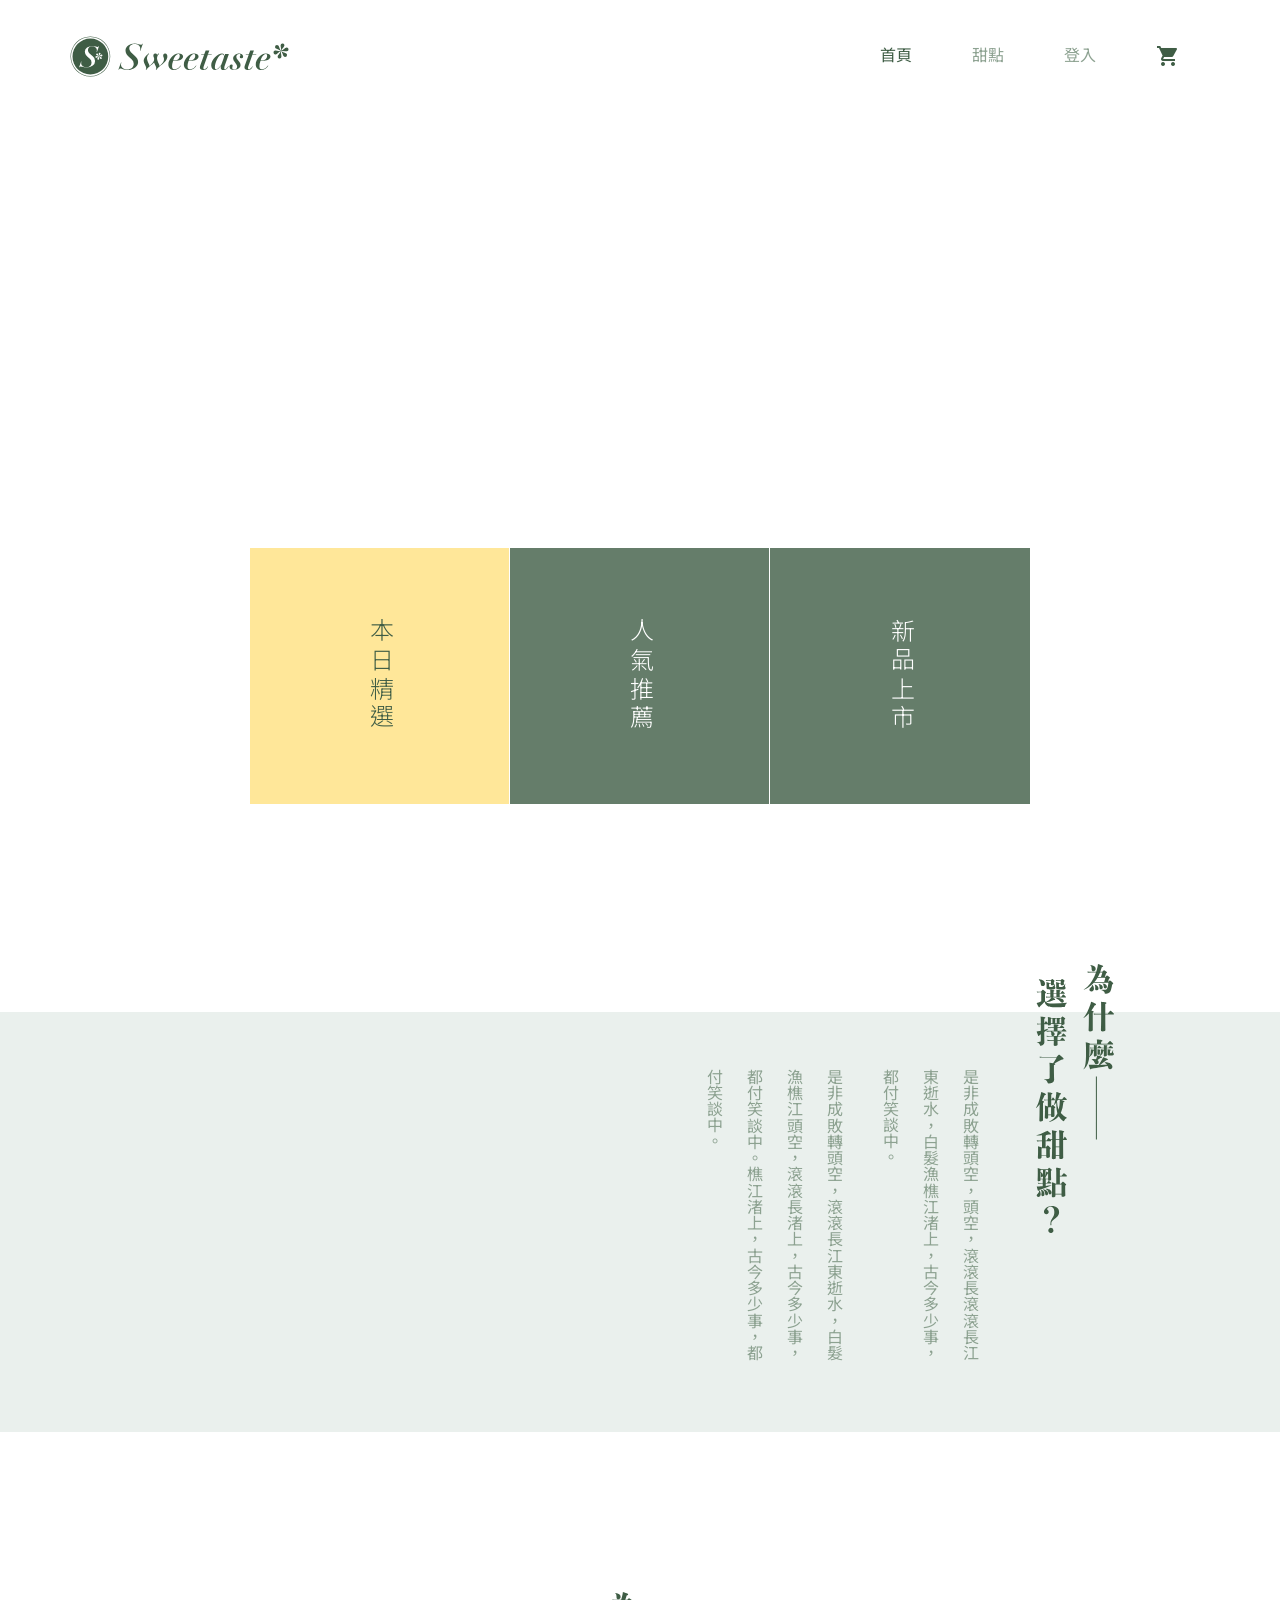
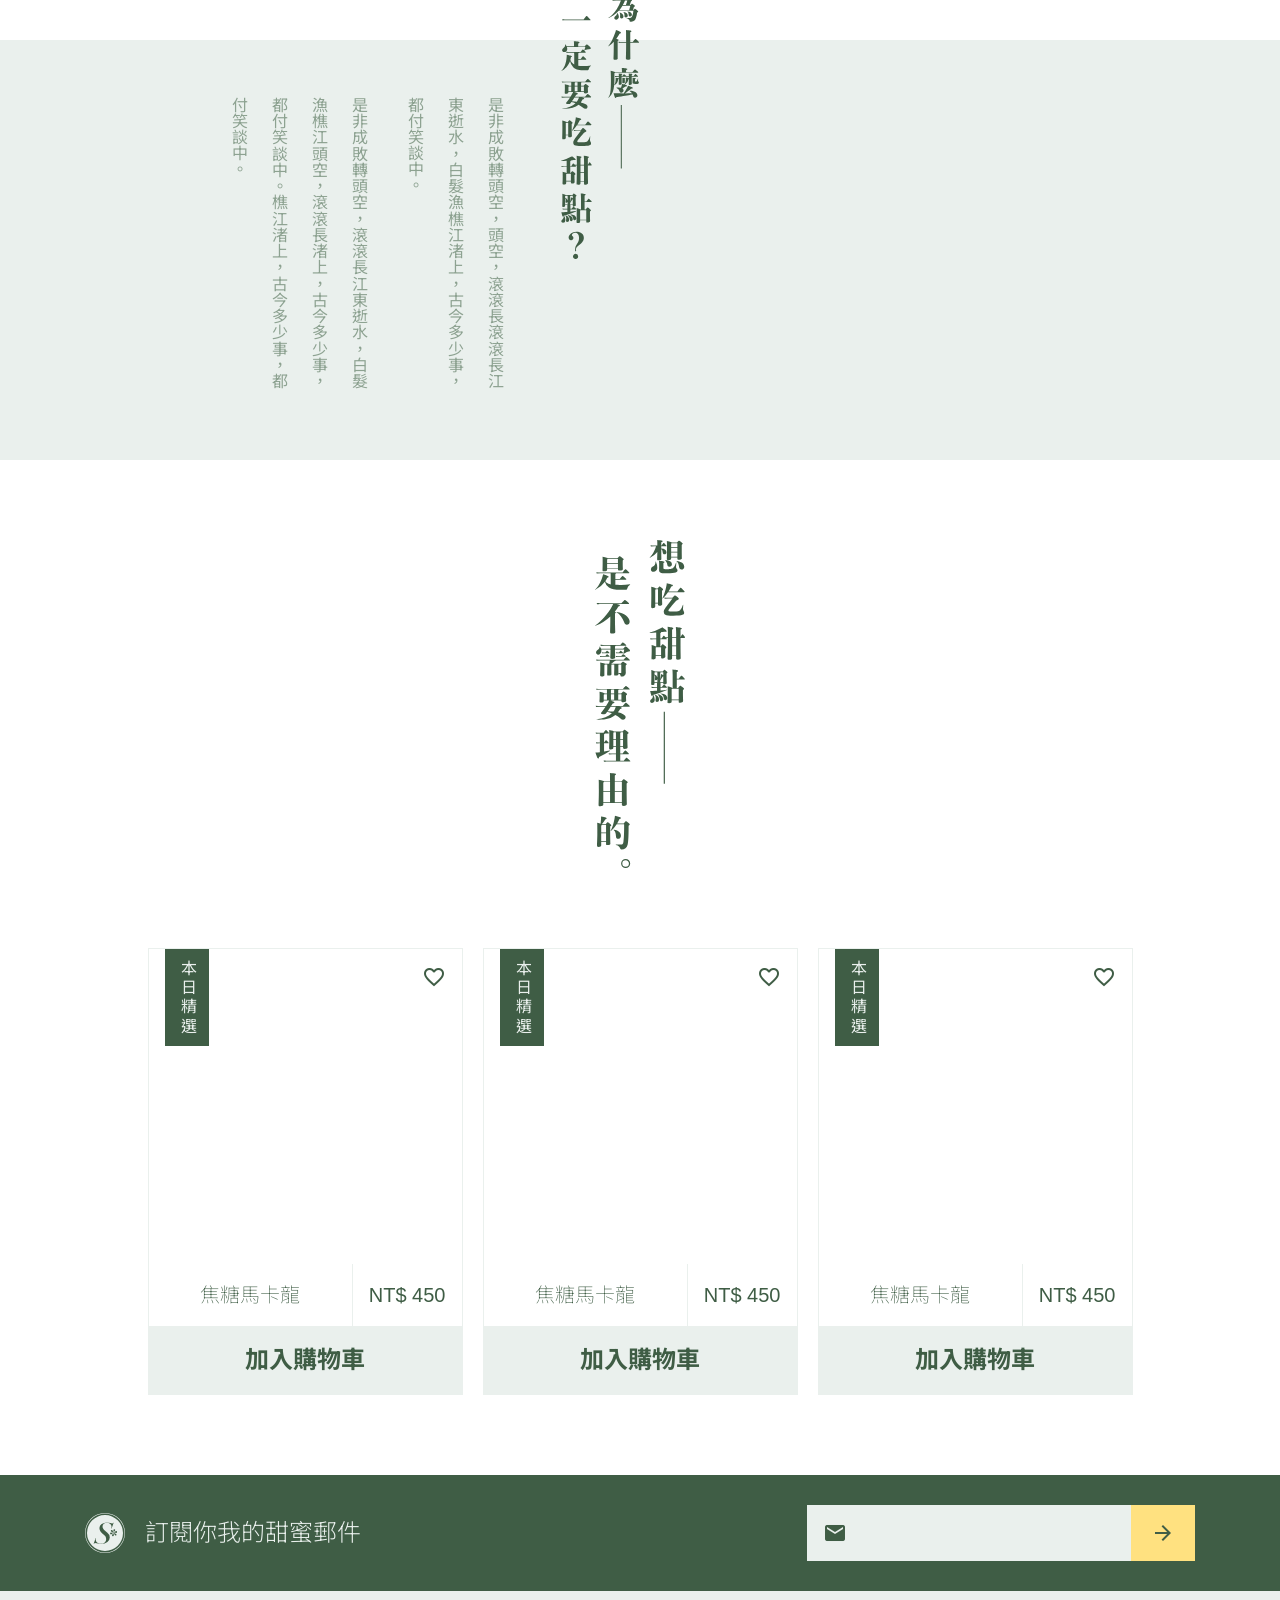
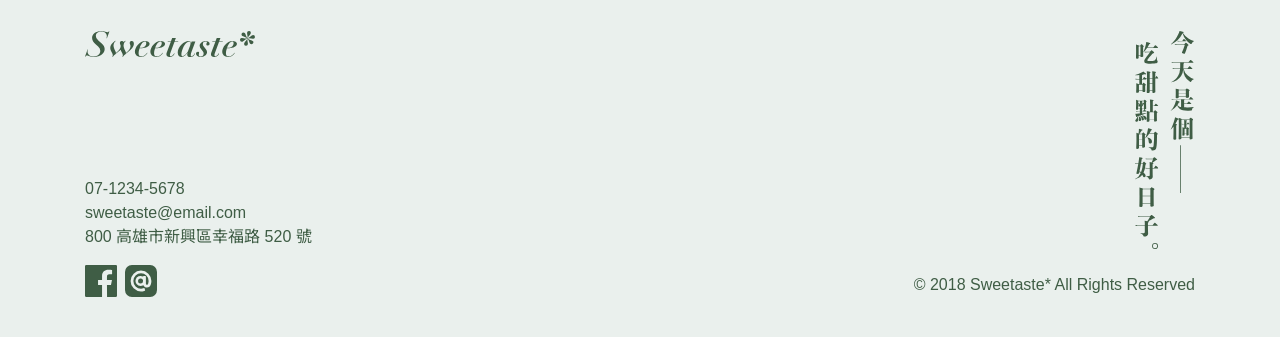
==== commit 034f6cd4: "網站修改" ====
--- a/index.html
+++ b/index.html
@@ -32,7 +32,7 @@
                     <a href="index.html">首頁</a>
                 </li>
                 <li class="l-navbar__menu__items">
-                    <a href="sweet.html">甜點</a>
+                    <a href="product.html">甜點</a>
                 </li>
                 <li class="l-navbar__menu__items">
                     <a href="login.html">登入</a>
--- a/assets/css/style.css
+++ b/assets/css/style.css
@@ -487,6 +487,10 @@
   color: #8DA291;
 }
 
+.l-hero {
+  position: relative;
+}
+
 .l-hero a:hover {
   color: inherit;
   text-decoration: none;
@@ -495,6 +499,21 @@
 .l-hero a:hover .l-hero__item__bkg {
   -webkit-filter: blur(0);
           filter: blur(0);
+}
+
+.l-hero__sum {
+  position: absolute;
+  width: 8%;
+  right: 4%;
+  top: 10%;
+}
+
+@media (max-width: 576px) {
+  .l-hero__sum {
+    width: 14%;
+    right: 1.5rem;
+    top: 1.5rem;
+  }
 }
 
 .l-hero__img {
@@ -625,6 +644,22 @@
   line-height: 1.5;
 }
 
+.l-register__form__text::-webkit-input-placeholder {
+  color: #8DA291;
+}
+
+.l-register__form__text:-ms-input-placeholder {
+  color: #8DA291;
+}
+
+.l-register__form__text::-ms-input-placeholder {
+  color: #8DA291;
+}
+
+.l-register__form__text::placeholder {
+  color: #8DA291;
+}
+
 .l-register__form__text, .l-register__form__text:hover, .l-register__form__text:focus {
   background-color: #EAF0ED;
   -webkit-box-shadow: none;
@@ -716,8 +751,8 @@
   background-color: #fff;
   background-clip: border-box;
   position: relative;
-  margin: 0 10px;
-  width: 300px;
+  margin: 0 10px 20px;
+  width: 315px;
   border: 1px solid #EAF0ED !important;
   border-radius: 0 !important;
 }
@@ -781,6 +816,50 @@
   color: #EAF0ED;
   text-decoration: none;
   background-color: #3F5D45;
+}
+
+.m-page__item {
+  width: 3.8rem;
+  height: 3.8rem;
+  line-height: 3.8rem;
+  text-align: center;
+  border: 0.7px solid;
+  border-right: 0;
+  border-color: #EAF0ED;
+  color: #3F5D45;
+  -webkit-transition: all .3s ease;
+  transition: all .3s ease;
+}
+
+.m-page__item:hover, .m-page__item:focus, .m-page__item:active {
+  background-color: #3F5D45;
+}
+
+.m-page__item:hover a, .m-page__item:focus a, .m-page__item:active a {
+  color: white;
+}
+
+.m-page__item a {
+  display: block;
+  color: inherit;
+}
+
+.m-page__item a:hover, .m-page__item a:focus, .m-page__item a:active {
+  text-decoration: none;
+}
+
+.m-page__item--active {
+  background-color: #3F5D45;
+  color: #fff;
+}
+
+.m-page__item:last-child {
+  border-right: 0.7px solid;
+  border-color: #EAF0ED;
+}
+
+.m-page__item .material-icons {
+  line-height: inherit;
 }
 
 .p-hero a:hover {
@@ -956,4 +1035,102 @@
 .p-quote img {
   height: 328px;
 }
+
+.p-content {
+  margin-top: 5rem;
+}
+
+@media (max-width: 576px) {
+  .p-content {
+    margin-top: 0;
+  }
+}
+
+.p-content__nav {
+  list-style-type: none;
+  text-align: center;
+  border: 0.7px solid #EAF0ED;
+  font-size: 1.2rem;
+  color: #3F5D45;
+}
+
+.p-content__nav__title {
+  background-color: #3F5D45;
+  color: #fff;
+}
+
+.p-content__nav li {
+  border-bottom: 0.7px solid #EAF0ED;
+  padding: 16px 0;
+  -webkit-transition: all .3s ease;
+  transition: all .3s ease;
+}
+
+.p-content__nav li:hover, .p-content__nav li:focus, .p-content__nav li:active {
+  background-color: #EAF0ED;
+}
+
+.p-content__nav li a {
+  color: inherit;
+  display: block;
+}
+
+.p-content__nav li a:hover, .p-content__nav li a:focus, .p-content__nav li a:active {
+  text-decoration: none;
+}
+
+.p-content__nav li:last-child {
+  border-bottom: none;
+}
+
+.p-content__nav__item--active {
+  background-color: #EAF0ED;
+}
+
+.p-content__item {
+  max-width: 60%;
+}
+
+@media (max-width: 576px) {
+  .p-content__item {
+    margin-top: 2rem;
+    max-width: 100%;
+    padding: 0;
+  }
+}
+
+.p-login {
+  position: relative;
+  width: 390px;
+  background-color: #3F5D45;
+}
+
+.p-login__group {
+  padding: 0 1.5rem;
+}
+
+.p-login__title {
+  padding-top: 1.5rem;
+  font-size: 2rem;
+  color: #EAF0ED;
+}
+
+.p-login__submit {
+  width: 100%;
+  font-size: 1.5rem;
+  height: auto;
+  padding: 1rem;
+}
+
+.p-login__check {
+  color: #EAF0ED;
+  font-weight: 300;
+}
+
+.p-social {
+  position: relative;
+  width: 390px;
+  margin: 1rem 0;
+  background-color: #EAF0ED;
+}
 /*# sourceMappingURL=style.css.map */
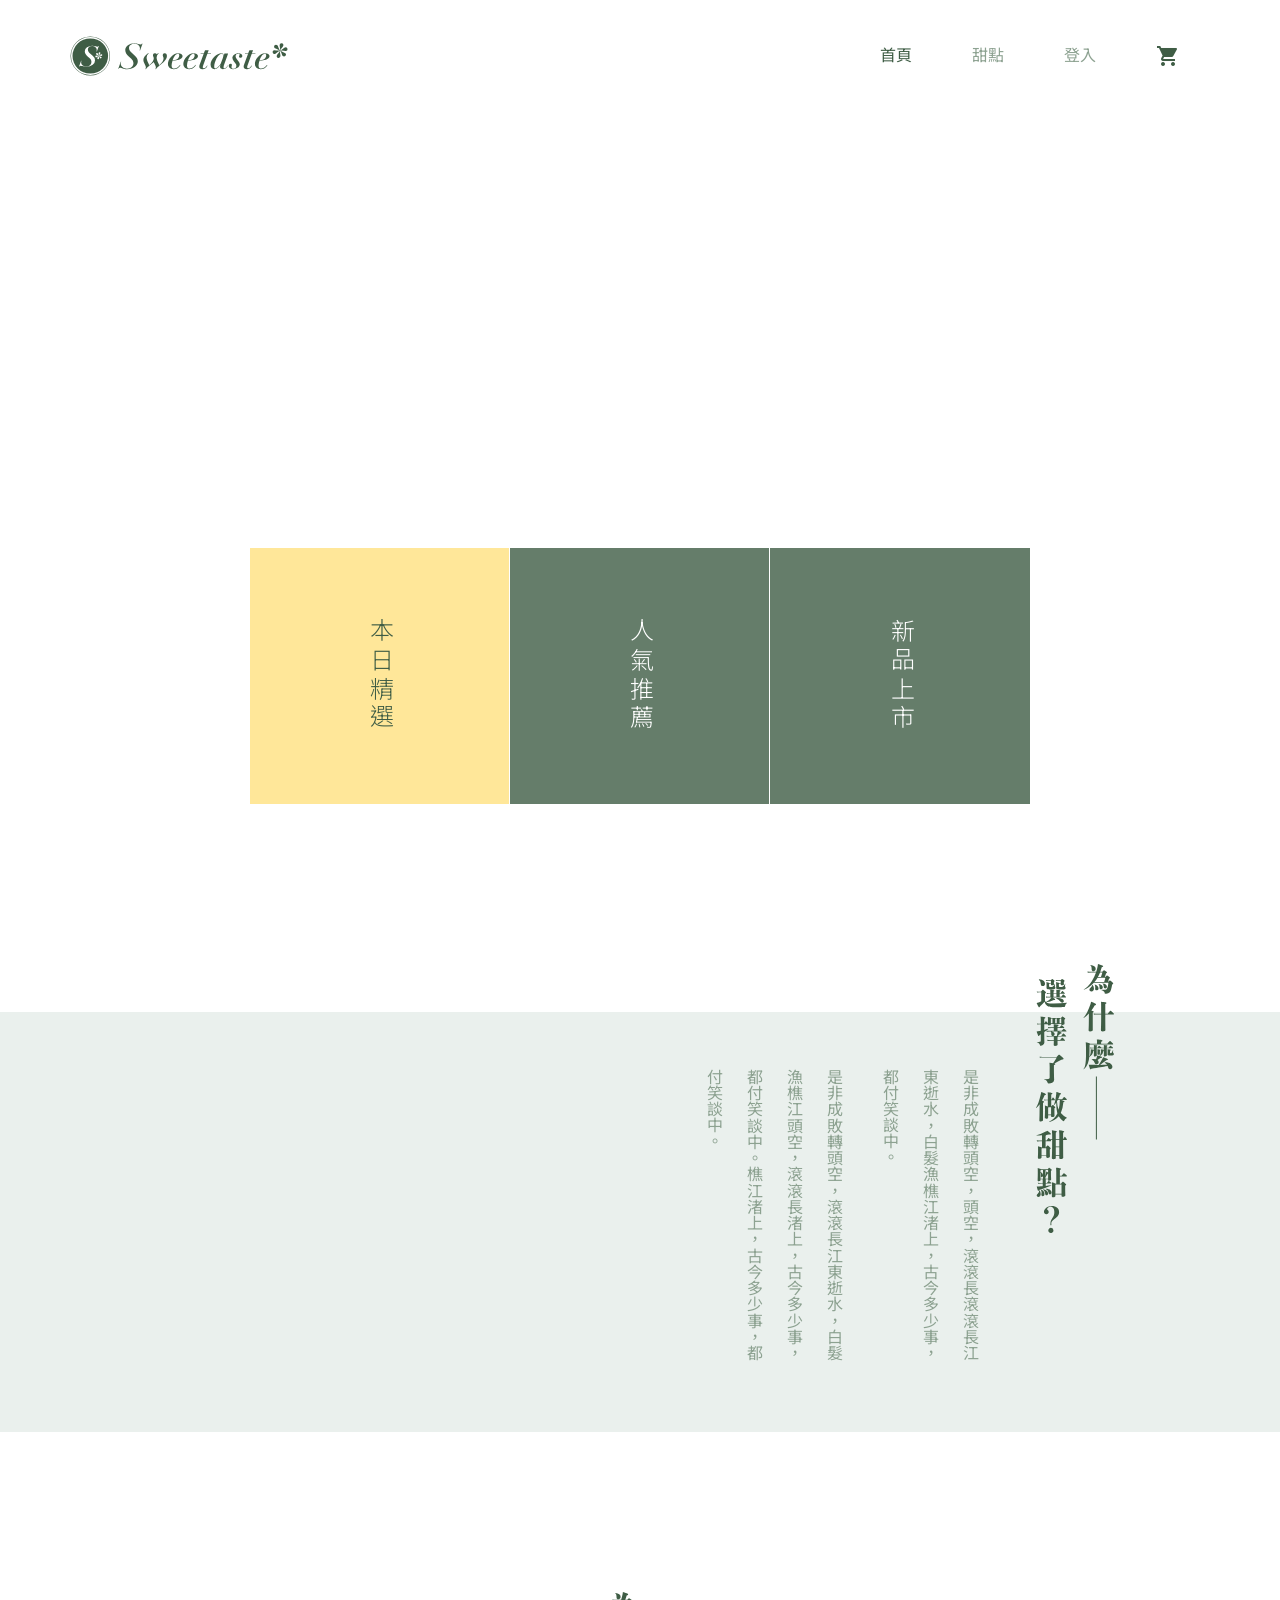
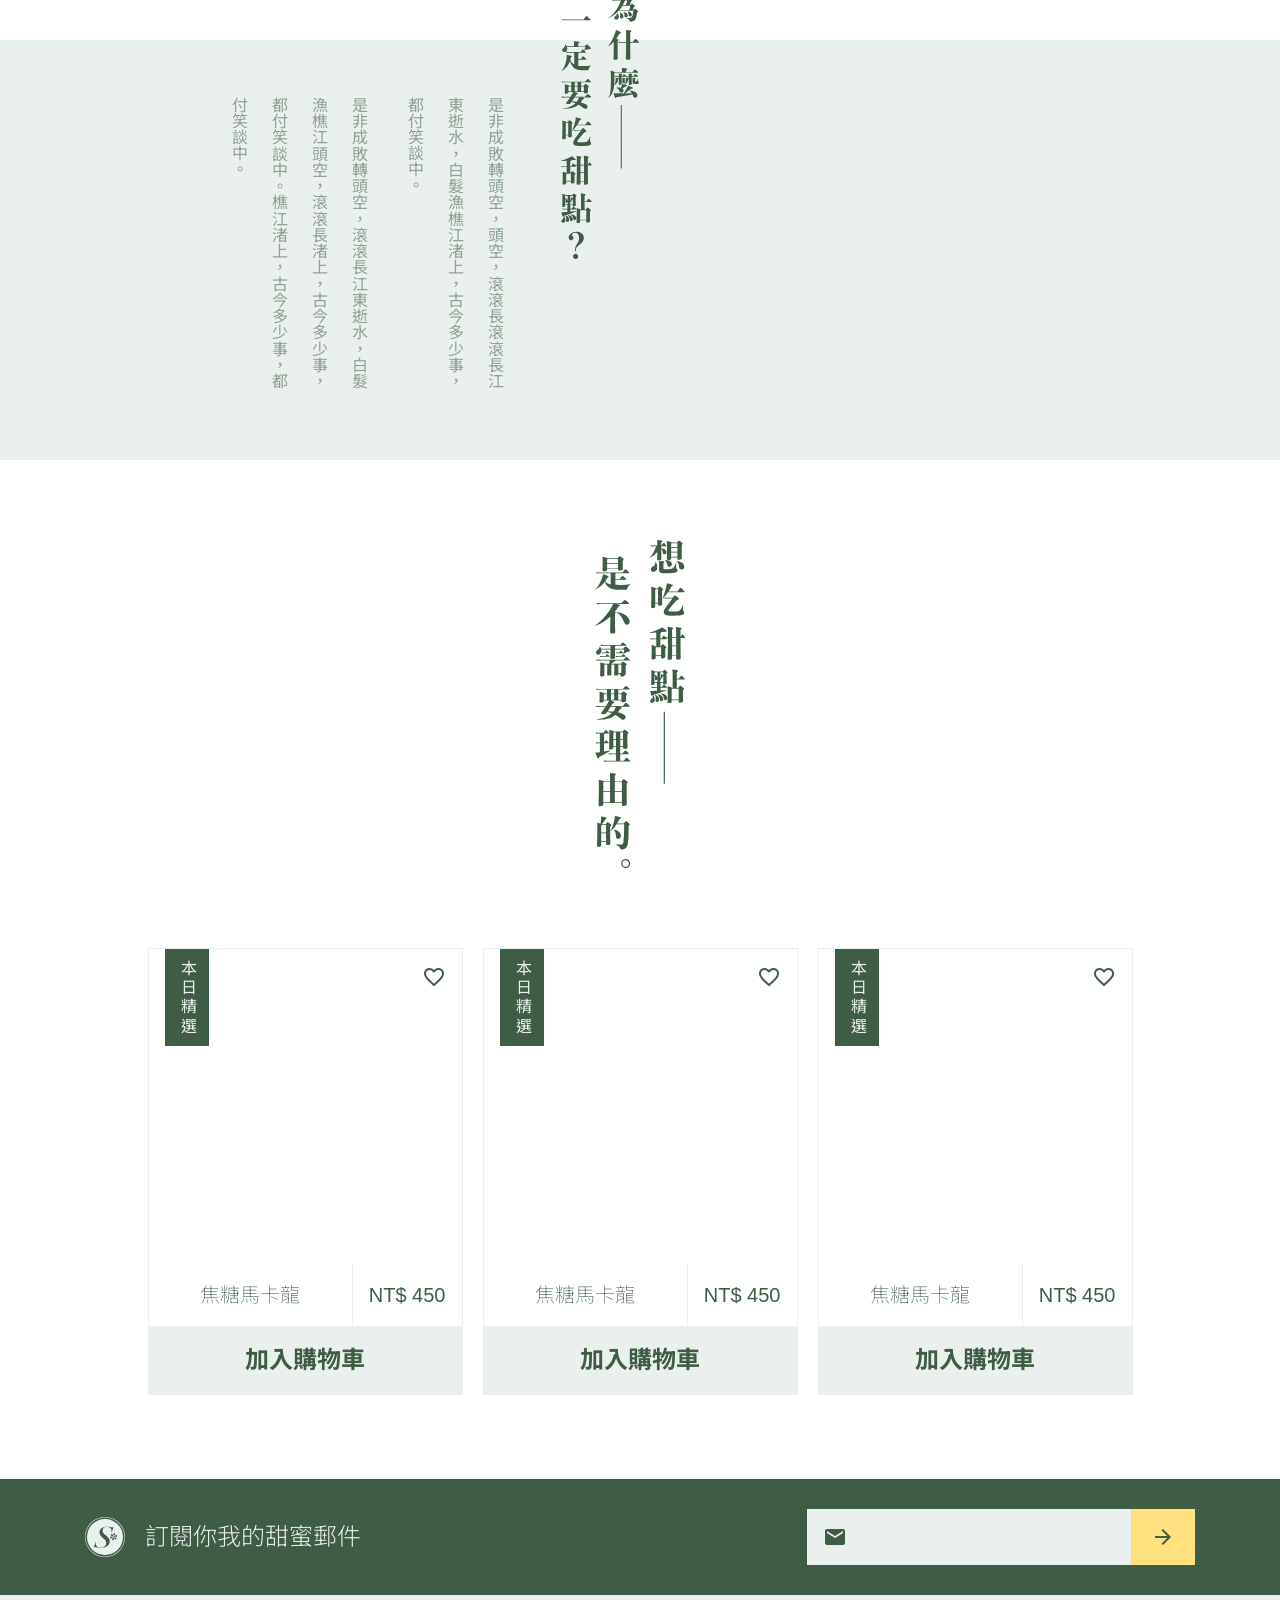
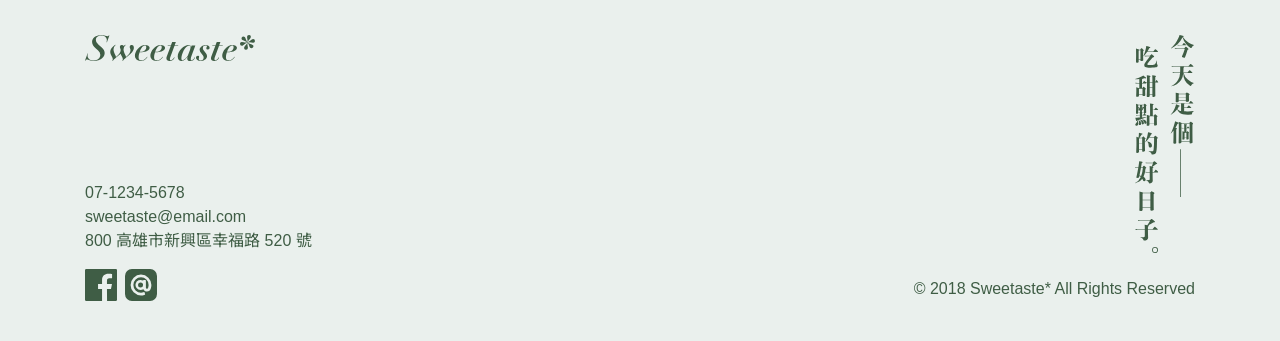
==== commit 2a4b9d51: "修正element + checkout page + 修正form.scss" ====
--- a/index.html
+++ b/index.html
@@ -211,7 +211,7 @@
                         mail
                     </i>
                     <input class="l-register__form__text" type="email">
-                    <button class="l-register__form__submit">
+                    <button class="l-register__submit e-button">
                         <i class="material-icons">
                             arrow_forward
                         </i>
--- a/assets/css/style.css
+++ b/assets/css/style.css
@@ -101,6 +101,7 @@
 a {
   background-color: transparent;
   text-decoration: none;
+  color: inherit;
 }
 
 /**
@@ -371,6 +372,31 @@
   display: none;
 }
 
+/**
+*list-style-clear
+*/
+ul {
+  list-style-type: none;
+  padding: 0;
+  margin-bottom: 0 !important;
+}
+
+.bg-lighten {
+  background-color: #EAF0ED;
+}
+
+.bg-darken {
+  background-color: #3F5D45;
+}
+
+.text-lighten {
+  color: #EAF0ED;
+}
+
+.text-darkem {
+  color: #3F5D45;
+}
+
 .l-navbar {
   position: relative;
   -ms-flex-wrap: wrap;
@@ -421,28 +447,28 @@
 .l-navbar__brand {
   display: block;
   background: url(../img/logo-all-dark.svg) no-repeat 50%;
-  width: 219px;
+  width: 13.6rem;
   height: 7rem;
 }
 
 @media (max-width: 768px) {
   .l-navbar__brand {
     background: url(../img/logotype-lg-dark.svg) no-repeat 50%;
-    width: 150px;
+    width: 8.6rem;
     height: 5rem;
   }
 }
 
 .l-navbar__brand a {
   background-size: cover;
-  width: 219px;
+  width: 13.6rem;
   height: 7rem;
   display: block;
 }
 
 @media (max-width: 768px) {
   .l-navbar__brand a {
-    width: 150px;
+    width: 9rem;
     height: 5rem;
   }
 }
@@ -514,6 +540,11 @@
     right: 1.5rem;
     top: 1.5rem;
   }
+}
+
+.l-hero__sumgroup {
+  width: 12rem;
+  margin: 0 auto 3rem;
 }
 
 .l-hero__img {
@@ -597,18 +628,24 @@
 }
 
 .l-register {
-  margin-top: 60px;
+  margin-top: 4rem;
   padding: 30px 0;
   background-color: #3F5D45;
 }
 
+@media (max-width: 768px) {
+  .l-register {
+    margin-top: 0;
+  }
+}
+
 .l-register__title {
   color: #EAF0ED;
 }
 
 .l-register__title img {
-  max-width: 40px;
-  margin-right: 20px;
+  max-width: 2.5rem;
+  margin-right: 1.25rem;
 }
 
 @media (max-width: 768px) {
@@ -631,14 +668,23 @@
   }
 }
 
+.l-register__submit {
+  height: 3.5rem;
+  width: 4rem;
+}
+
+.l-register__submit i {
+  line-height: 2;
+}
+
 .l-register__form__text {
-  max-width: 268px;
+  max-width: 16.75rem;
   width: 100%;
-  height: 56px;
+  height: 3.5rem;
   border: none;
   border-radius: 0;
   background-color: #EAF0ED;
-  padding: 16px;
+  padding: 1rem;
   font-size: 1rem;
   font-weight: 400;
   line-height: 1.5;
@@ -664,24 +710,6 @@
   background-color: #EAF0ED;
   -webkit-box-shadow: none;
           box-shadow: none;
-}
-
-.l-register__form__submit {
-  border: none;
-  background-color: #FFE180;
-  color: #3F5D45;
-  height: 56px;
-  width: 64px;
-  -webkit-transition: all .3s ease;
-  transition: all .3s ease;
-}
-
-.l-register__form__submit:hover, .l-register__form__submit:focus {
-  background-color: #ffc91a;
-}
-
-.l-register__form__submit i {
-  line-height: 2;
 }
 
 .l-register__form > i {
@@ -860,6 +888,268 @@
 
 .m-page__item .material-icons {
   line-height: inherit;
+}
+
+.m-page__item input {
+  height: 100%;
+  width: 100%;
+  border: none;
+  background: none;
+  padding: 0.7rem;
+  text-align: center;
+}
+
+.m-page__item input::-webkit-input-placeholder {
+  color: #8DA291;
+}
+
+.m-page__item input:-ms-input-placeholder {
+  color: #8DA291;
+}
+
+.m-page__item input::-ms-input-placeholder {
+  color: #8DA291;
+}
+
+.m-page__item input::placeholder {
+  color: #8DA291;
+}
+
+.m-table {
+  width: 100%;
+}
+
+.m-table th,
+.m-table td {
+  padding: 0.25rem;
+  vertical-align: top;
+}
+
+.m-table thead th {
+  vertical-align: bottom;
+  border-bottom: 2px solid #dee2e6;
+}
+
+.m-table tbody + tbody {
+  border-top: 2px solid #dee2e6;
+}
+
+.m-table-sm th,
+.m-table-sm td {
+  padding: .3rem;
+}
+
+.m-form {
+  background-color: #3F5D45;
+  padding: 1.8rem 2.5rem;
+}
+
+.m-form__title {
+  font-size: 2rem;
+  color: #EAF0ED;
+}
+
+.m-form__group label {
+  font-size: 1.25rem;
+  color: #EAF0ED;
+}
+
+.m-form__group.col {
+  padding: 0 0.5rem 0 0;
+}
+
+.m-form__group.col:last-child {
+  padding: 0;
+}
+
+.m-form__group select {
+  color: #8DA291;
+}
+
+.m-form__text {
+  max-width: 100%;
+  width: 100%;
+  height: 3.5rem;
+  border: none;
+  border-radius: 0;
+  background-color: #EAF0ED;
+  padding: 1rem;
+  font-size: 1rem;
+  font-weight: 400;
+  line-height: 1.5;
+}
+
+.m-form__text option {
+  color: #3F5D45;
+}
+
+.m-form__text::-webkit-input-placeholder {
+  color: #8DA291;
+}
+
+.m-form__text:-ms-input-placeholder {
+  color: #8DA291;
+}
+
+.m-form__text::-ms-input-placeholder {
+  color: #8DA291;
+}
+
+.m-form__text::placeholder {
+  color: #8DA291;
+}
+
+.m-form__text, .m-form__text:hover, .m-form__text:focus {
+  background-color: #EAF0ED;
+  -webkit-box-shadow: none;
+          box-shadow: none;
+}
+
+.m-form__wrapper {
+  position: relative;
+  width: 100%;
+  background-color: #3F5D45;
+}
+
+@media (max-width: 768px) {
+  .m-form__wrapper {
+    width: 100%;
+  }
+}
+
+.m-form__wrapper__title {
+  padding-top: 1.5rem;
+  font-size: 2rem;
+  color: #EAF0ED;
+}
+
+.m-form__wrapper__submit {
+  width: 100%;
+  font-size: 1.5rem;
+  height: auto;
+  padding: 1rem;
+}
+
+.e-button {
+  display: inline-block;
+  border: none;
+  background-color: #FFE180;
+  color: #3F5D45;
+  -webkit-transition: all .3s ease;
+  transition: all .3s ease;
+}
+
+.e-button:hover, .e-button:focus {
+  background-color: #ffc91a;
+}
+
+.e-button-text {
+  width: 100%;
+  font-size: 1.5rem;
+  height: auto;
+  padding: 1rem;
+}
+
+.e-process {
+  color: #3F5D45;
+  position: relative;
+}
+
+.e-process::before {
+  content: "";
+  position: absolute;
+  height: 0.8px;
+  width: 90%;
+  top: 50%;
+  background-color: #8DA291;
+  left: 10px;
+}
+
+.e-process-icon {
+  display: -webkit-box;
+  display: -ms-flexbox;
+  display: flex;
+  -webkit-box-align: center;
+      -ms-flex-align: center;
+          align-items: center;
+  -webkit-box-pack: center;
+      -ms-flex-pack: center;
+          justify-content: center;
+  width: 20px;
+  height: 20px;
+  background-color: #3F5D45;
+  border-radius: 1rem;
+  z-index: 2;
+}
+
+.e-process-icon i {
+  font-size: 1rem;
+  color: #EAF0ED;
+}
+
+.e-process-icon.uncheck {
+  background-color: #3F5D45;
+  border: 0.8px solid #8DA291;
+}
+
+.e-process-icon.check {
+  background-color: #3F5D45;
+  border: 0.8px solid #EAF0ED;
+}
+
+.e-process-icon.check i {
+  width: 14px;
+  height: 14px;
+  background: #fff;
+  border-radius: 1rem;
+}
+
+.e-check {
+  color: #EAF0ED;
+  font-weight: 300;
+}
+
+.e-check input[type="checkbox"] {
+  display: none;
+}
+
+.e-check input[type="checkbox"] + label {
+  display: inline;
+  position: relative;
+}
+
+.e-check input[type="checkbox"] + label::before {
+  display: inline-block;
+  width: 1rem;
+  height: 1rem;
+  content: ' ';
+  background-color: #EAF0ED;
+  vertical-align: middle;
+  margin-right: 0.5rem;
+  cursor: pointer;
+  position: relative;
+  top: -2px;
+  z-index: 10;
+}
+
+.e-check input[type="checkbox"]:checked + label::before {
+  background-color: #FFE180;
+}
+
+.e-check input[type="checkbox"]:checked + label::after {
+  width: 6px;
+  height: 13px;
+  border: 3px solid #3F5D45;
+  border-left: none;
+  border-top: none;
+  content: ' ';
+  position: absolute;
+  left: 6px;
+  bottom: 4px;
+  -webkit-transform: rotatez(45deg);
+          transform: rotatez(45deg);
+  cursor: pointer;
+  z-index: 20;
 }
 
 .p-hero a:hover {
@@ -1047,7 +1337,6 @@
 }
 
 .p-content__nav {
-  list-style-type: none;
   text-align: center;
   border: 0.7px solid #EAF0ED;
   font-size: 1.2rem;
@@ -1099,10 +1388,29 @@
   }
 }
 
+.p-title {
+  padding-top: 1.5rem;
+  font-size: 2rem;
+  color: #EAF0ED;
+}
+
+.p-subtitle {
+  padding-top: 1.5rem;
+  font-size: 1.5rem;
+  color: #8DA291;
+  font-weight: 300;
+}
+
 .p-login {
   position: relative;
   width: 390px;
   background-color: #3F5D45;
+}
+
+@media (max-width: 768px) {
+  .p-login {
+    width: 100%;
+  }
 }
 
 .p-login__group {
@@ -1122,15 +1430,201 @@
   padding: 1rem;
 }
 
-.p-login__check {
-  color: #EAF0ED;
-  font-weight: 300;
-}
-
 .p-social {
   position: relative;
   width: 390px;
   margin: 1rem 0;
+}
+
+@media (max-width: 768px) {
+  .p-social {
+    width: 100%;
+    margin: 0;
+  }
+}
+
+.p-social__list {
+  padding: 0 1.5rem;
+}
+
+.p-social__item {
+  background-color: #fff;
+  height: 3.5rem;
+  padding: 1rem;
+}
+
+@media (max-width: 768px) {
+  .p-social__item {
+    border: 0.8px solid #EAF0ED;
+  }
+}
+
+.p-social__item img {
+  max-height: 100%;
+}
+
+.p-cart {
+  color: #3F5D45;
+  margin-bottom: 2.5rem;
+}
+
+.p-cart .l-register__form__submit {
+  font-size: 1.5rem;
+  font-weight: 700;
+  height: 4rem;
+}
+
+@media (max-width: 768px) {
+  .p-cart {
+    margin-bottom: -3rem;
+  }
+}
+
+.p-cart__title {
   background-color: #EAF0ED;
+  font-size: 1.5rem;
+  font-weight: 700;
+}
+
+@media (max-width: 768px) {
+  .p-cart__title {
+    margin: 0 -15px;
+  }
+}
+
+.p-cart__item {
+  border-bottom: 0.8px solid #EAF0ED;
+  padding: 1.25rem 0;
+}
+
+@media (max-width: 768px) {
+  .p-cart__item {
+    border: none;
+  }
+}
+
+.p-cart__item__img {
+  width: 6.8rem;
+  height: 6.8rem;
+  background-position: center center;
+  background-size: cover;
+  background-repeat: no-repeat;
+}
+
+@media (max-width: 768px) {
+  .p-cart__item__img {
+    width: 40%;
+  }
+}
+
+.p-cart__item__name {
+  font-size: 1.25rem;
+}
+
+.p-cart__item__name span {
+  font-size: 1rem;
+}
+
+.p-cart__item__page .m-page__item {
+  width: 3rem;
+  height: 3rem;
+  line-height: 3rem;
+}
+
+.p-cart__item__price {
+  font-size: 1.25rem;
+  font-weight: 700;
+}
+
+@media (max-width: 768px) {
+  .p-cart__item__price {
+    display: block;
+    width: 100%;
+    padding: 0.5rem;
+    margin-top: 0.5rem;
+    border-top: 0.8px solid #EAF0ED;
+    border-bottom: 0.8px solid #EAF0ED;
+    text-align: right;
+  }
+}
+
+.p-cart__item__delete {
+  color: #8DA291;
+  position: relative;
+  top: 3px;
+}
+
+.p-cart__item__delete:hover, .p-cart__item__delete:focus {
+  color: #3F5D45;
+}
+
+.p-cart__checkout {
+  background-color: #3F5D45;
+}
+
+@media (max-width: 768px) {
+  .p-cart__checkout {
+    background-color: #fff;
+  }
+}
+
+.p-cart__checkout .p-cart__title {
+  color: #fff;
+  border-bottom: 0.8px solid #EAF0ED;
+  background-color: transparent;
+}
+
+@media (max-width: 768px) {
+  .p-cart__checkout .p-cart__title {
+    background-color: #EAF0ED;
+    color: #3F5D45;
+  }
+}
+
+.p-cart__checkout__table {
+  color: #8DA291;
+  font-weight: 300;
+}
+
+@media (max-width: 768px) {
+  .p-cart__checkout__table {
+    color: #3F5D45;
+  }
+}
+
+.p-cart__checkout__result {
+  color: #EAF0ED;
+  font-size: 1.25rem;
+  font-weight: 700;
+}
+
+@media (max-width: 768px) {
+  .p-cart__checkout__result {
+    color: #3F5D45;
+  }
+}
+
+.p-cart__checkout__result td {
+  padding-top: 1rem;
+}
+
+.no-hover:hover, .no-hover:focus, .no-hover:active {
+  background-color: inherit;
+}
+
+@media (max-width: 768px) {
+  .p-checkout {
+    margin-bottom: -4rem;
+  }
+}
+
+.p-checkout__form {
+  width: 29rem;
+}
+
+@media (max-width: 768px) {
+  .p-checkout .l-hero__img {
+    height: 500px;
+  }
 }
 /*# sourceMappingURL=style.css.map */
